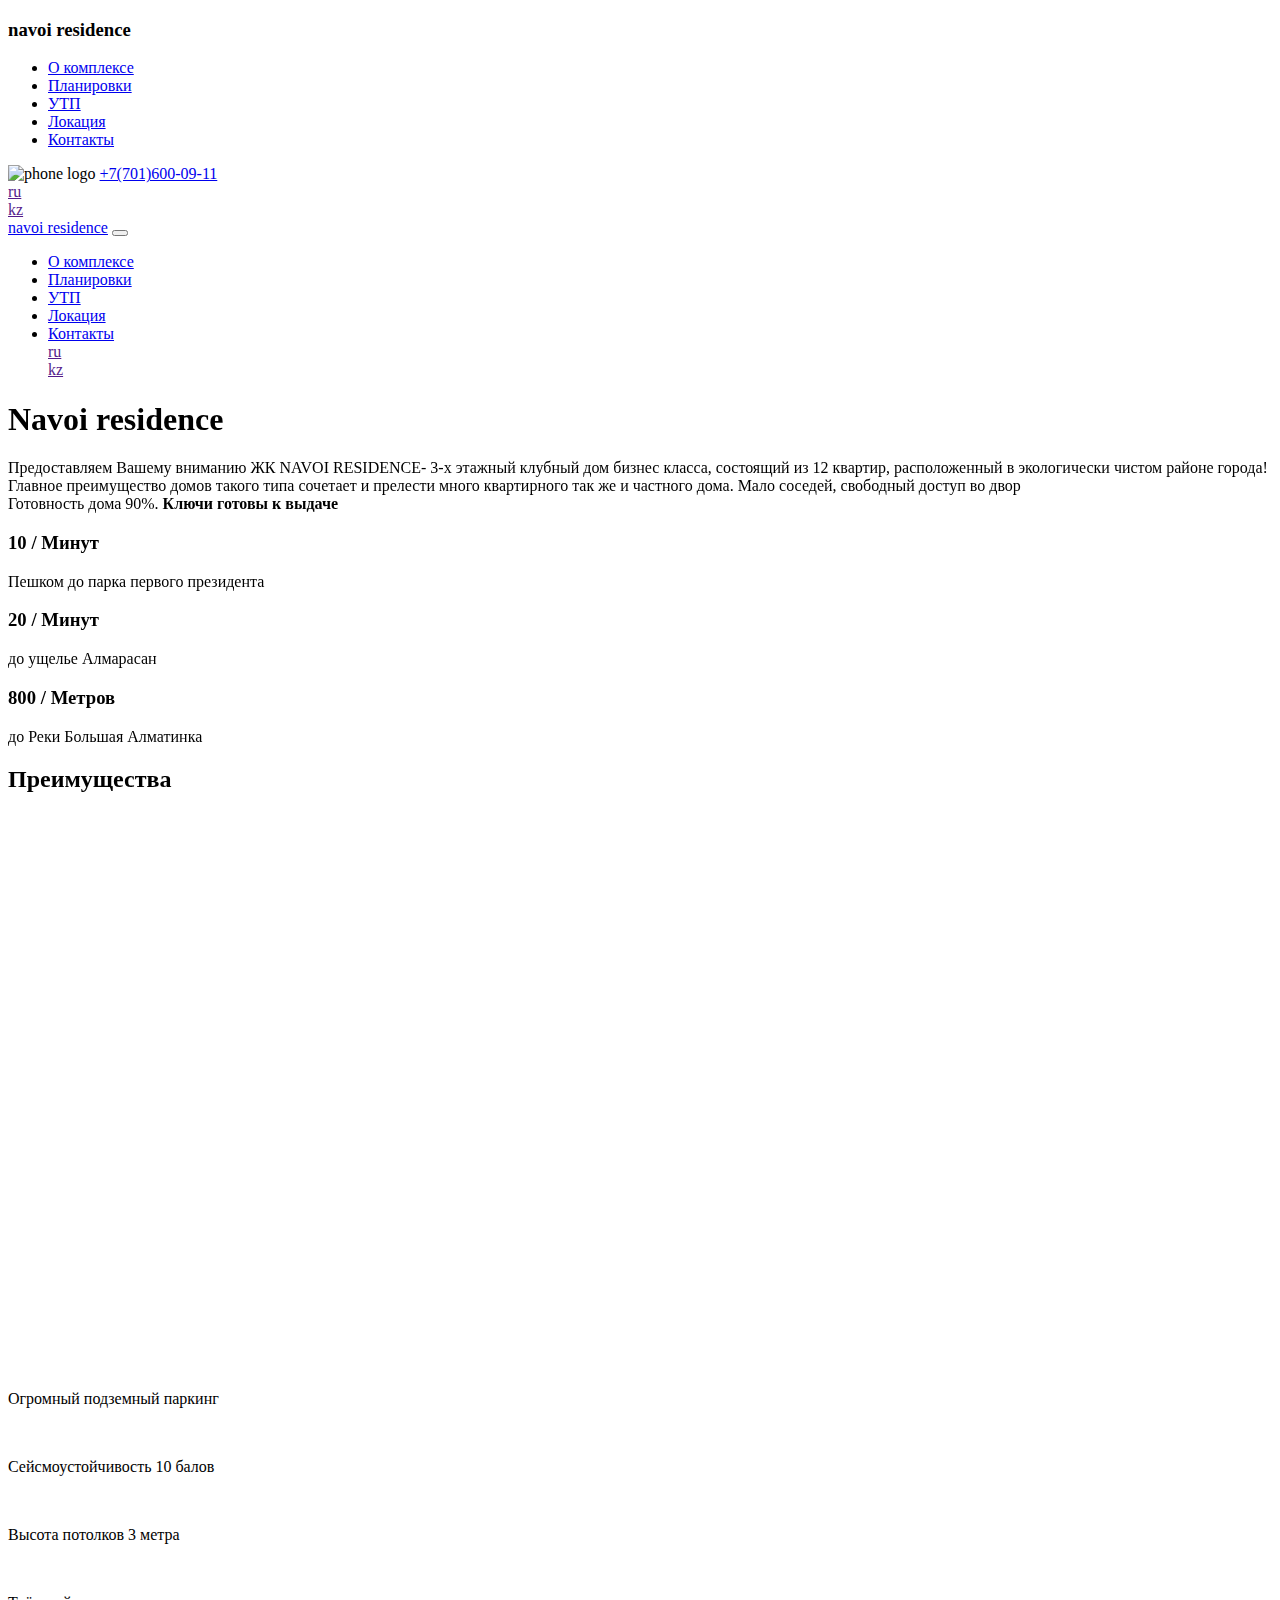
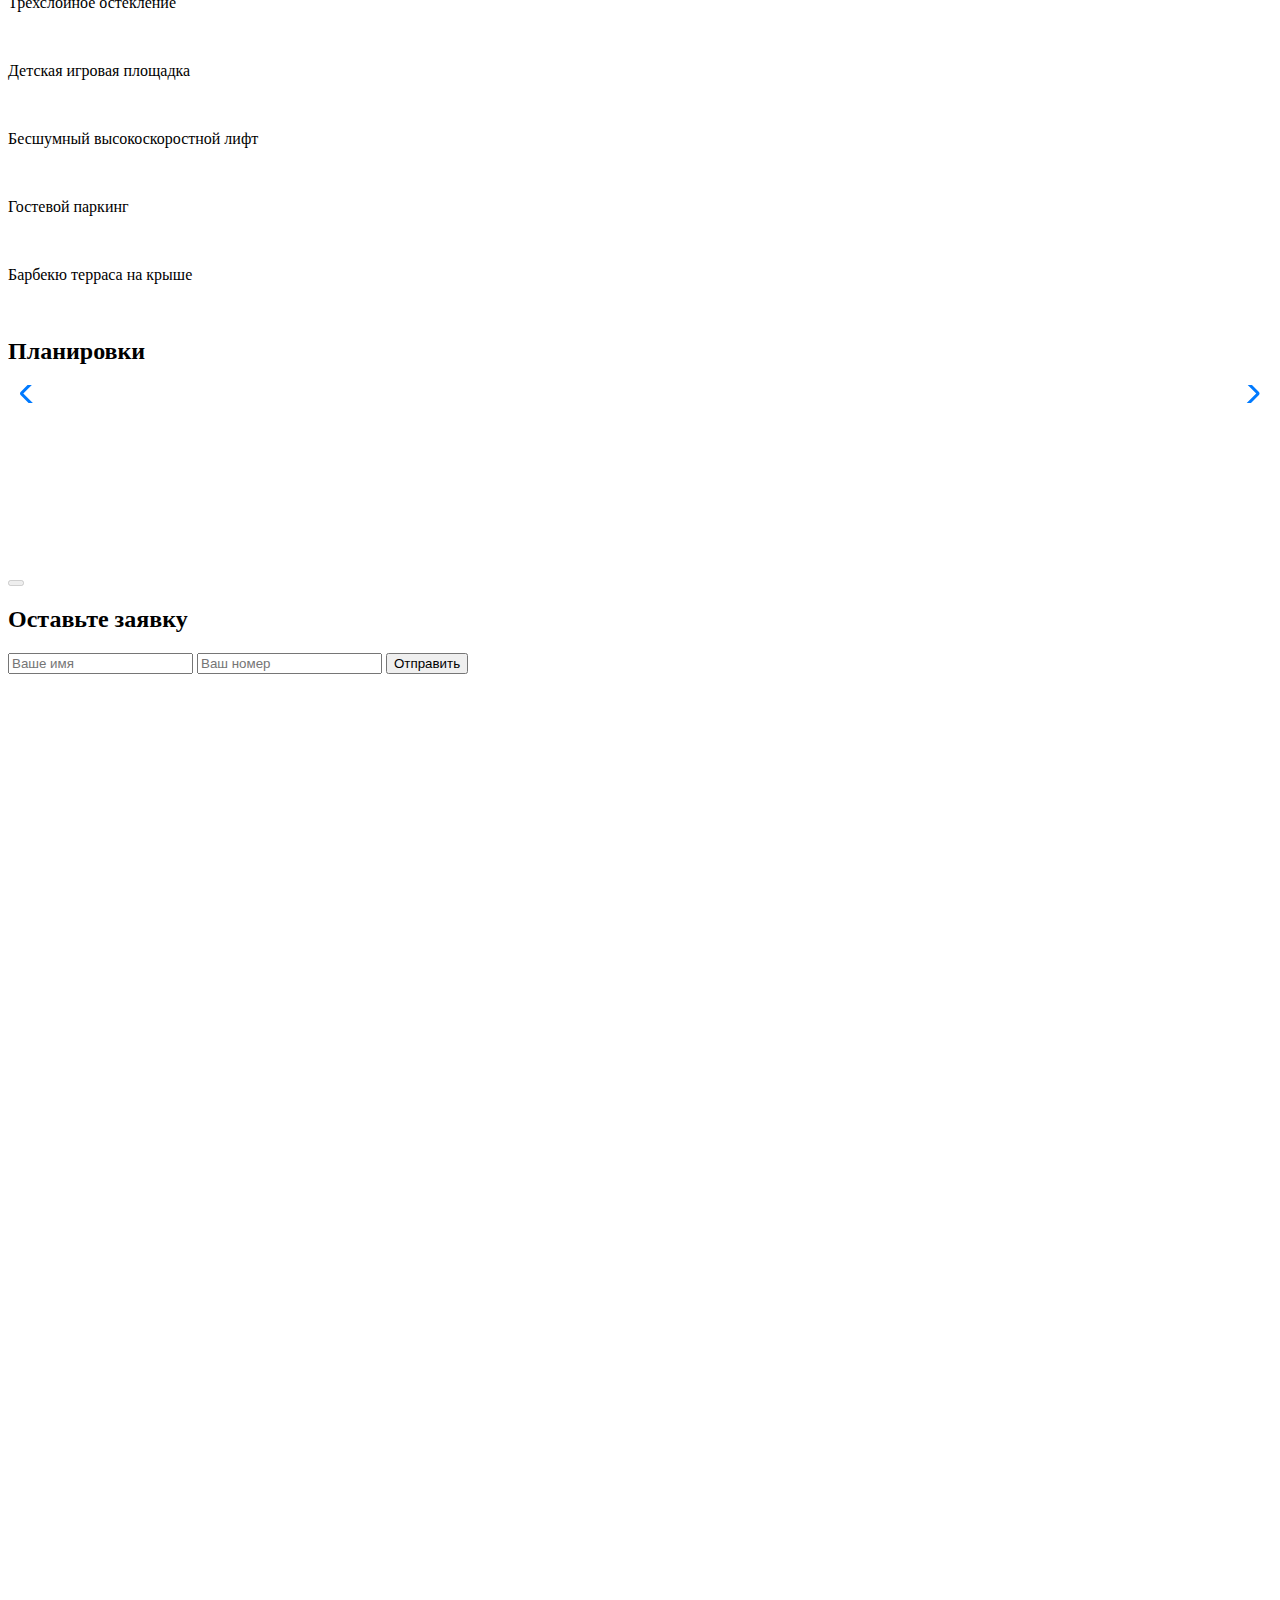
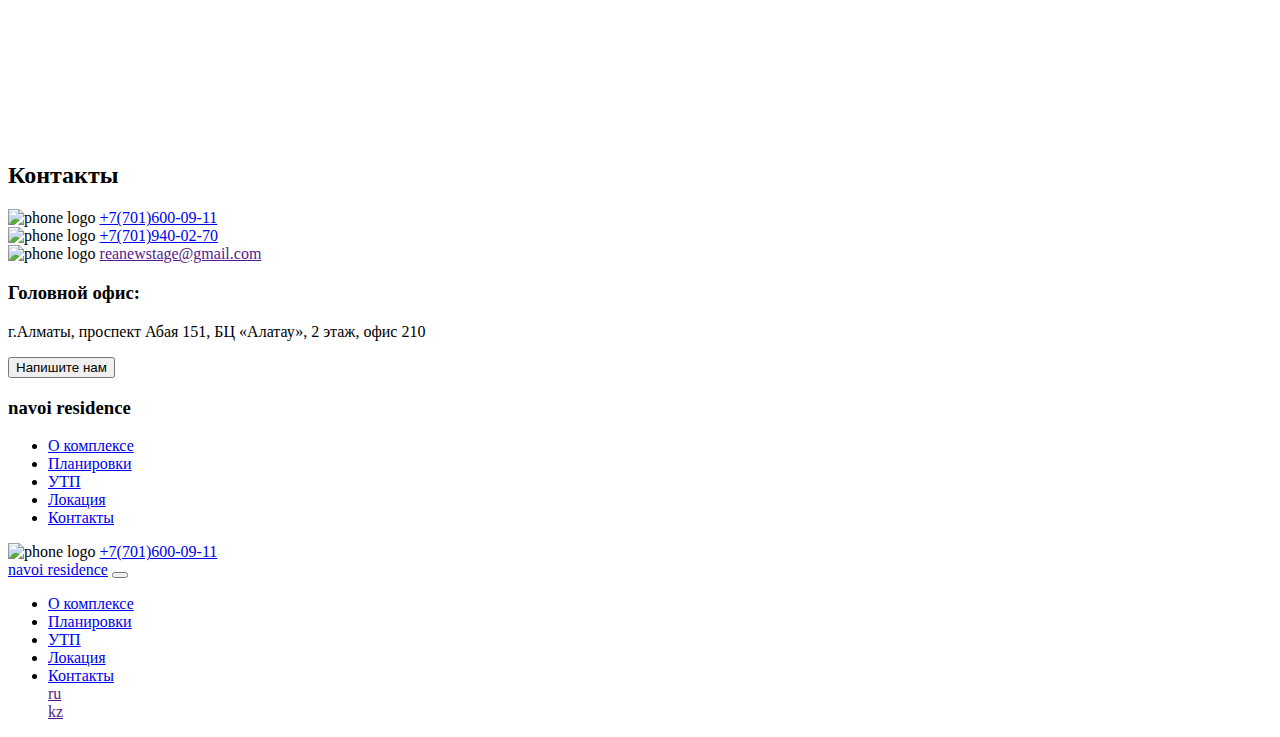
==== index.html @ 134f11b7 "Add files via upload" ====
<!DOCTYPE html>
<html lang="ru">
<head>
    <meta charset="UTF-8">
    <meta http-equiv="X-UA-Compatible" content="IE=edge">
    <meta name="viewport" content="width=device-width, initial-scale=1.0">
    <title>Жк Navoi residence</title>
    <link href="https://cdn.jsdelivr.net/npm/bootstrap@5.3.0-alpha1/dist/css/bootstrap.min.css" rel="stylesheet" integrity="sha384-GLhlTQ8iRABdZLl6O3oVMWSktQOp6b7In1Zl3/Jr59b6EGGoI1aFkw7cmDA6j6gD" crossorigin="anonymous">
    <link rel="stylesheet" href="https://cdnjs.cloudflare.com/ajax/libs/font-awesome/6.3.0/css/all.min.css" integrity="sha512-SzlrxWUlpfuzQ+pcUCosxcglQRNAq/DZjVsC0lE40xsADsfeQoEypE+enwcOiGjk/bSuGGKHEyjSoQ1zVisanQ==" crossorigin="anonymous" referrerpolicy="no-referrer" />
    <link rel="stylesheet" href="https://cdn.jsdelivr.net/npm/swiper@8/swiper-bundle.min.css"/>
    <link href="https://unpkg.com/aos@2.3.1/dist/aos.css" rel="stylesheet">
    <!--CSS-->
    <link rel="stylesheet" href="./css/main.css">
    <link rel="stylesheet" href="./sourse/css/index.css">

</head>
<body>
    <main>
        <header>
            <div class="container">
                <div class="navbar">
                    <div class="navbar-logo">
                        <h3>navoi residence</h3>
                    </div>
                    <div class="navbar-links">
                        <ul>
                            <li><a href="#about-us">О комплексе</a></li>
                            <li><a href="#layouts">Планировки</a></li>
                            <li><a href="#utp">УТП</a></li>
                            <li><a href="#map">Локация</a></li>
                            <li><a href="#contact">Контакты</a></li>
                        </ul>
                    </div>
                    <div class="navar-contact">
                        <img src="./img/phone-logo.png" alt="phone logo">
                        <a href="tel: +77016000911">+7(701)600-09-11</a>
                        <div class="select-lang">
                            <div class="lang-ru">
                                <a href="">ru</a>
                            </div>
                            <div class="lang-kz">
                                <a href="">kz</a>
                            </div>    
                        </div> 
                    </div>
                </div>
                <nav class="navbar navbar-dark" aria-label="First navbar example">
                    <div class="container-fluid">
                      <a class="navbar-brand" href="#">navoi residence</a>
                      <button class="navbar-toggler collapsed" type="button" data-bs-toggle="collapse" data-bs-target="#navbarsExample01" aria-controls="navbarsExample01" aria-expanded="false" aria-label="Toggle navigation">
                        <span class="navbar-toggler-icon"></span>
                      </button>
                
                      <div class="navbar-collapse collapse" id="navbarsExample01">
                        <ul class="navbar-nav me-auto mb-2">
                          <li class="nav-item">
                            <a class="nav-link active" aria-current="page" href="#about-us">О комплексе</a>
                          </li>
                          <li class="nav-item">
                            <a class="nav-link" href="#layouts">Планировки</a>
                          </li>
                          <li class="nav-item">
                            <a class="nav-link" href="#utp">УТП</a>
                          </li>
                          <li class="nav-item">
                            <a class="nav-link" href="#map">Локация</a>
                          </li>
                          <li class="nav-item">
                            <a class="nav-link" href="#contact">Контакты</a>
                          </li>
                            <div class="navar-contact2">
                                <div class="select-lang">
                                    <div class="lang-ru">
                                        <a href="">ru</a>
                                    </div>
                                    <div class="lang-kz">
                                        <a href="">kz</a>
                                    </div>    
                                </div>
                            </div>
                      </div>
                    </div>
                </nav>
            </div>
        </header>

        <div class="container">
            <div class="main-content">
                <div data-aos="fade-up" data-aos-duration="1500">
                    <div class="main-text">
                        <h1>Navoi residence</h1>
                        <p>Предоставляем Вашему вниманию ЖК NAVOI RESIDENCE- 3-х этажный клубный дом бизнес класса, состоящий из 12 квартир, расположенный в экологически чистом районе города! Главное преимущество домов такого типа сочетает и прелести много квартирного так же и частного дома. Мало соседей, свободный доступ во двор<br>Готовность дома 90%. <b>Ключи готовы к выдаче</b></p>
                    </div>
                </div>    
                <div class="main-text_about" data-aos="fade-right" data-aos-duration="2000">
                    <div class="main-text-about__group">
                        <h3><span>10</span> <span>/</span> Минут</h3>
                        <p>Пешком до парка первого президента</p>
                    </div>
                    <div class="main-text-about__group">
                        <h3><span>20</span> <span>/</span> Минут</h3>
                        <p>до ущелье Алмарасан</p>
                    </div>
                    <div class="main-text-about__group">
                        <h3><span>800</span> <span>/</span> Метров</h3>
                        <p>до Реки Большая Алматинка</p>
                    </div>
                </div>
            </div>
        </div>
    </main>

    <section id="about-us">
        <div class="container">
            <div class="title" data-aos="fade-up" data-aos-duration="700">
                <h2>Преимущества</h2>
            </div>
            <div class="about-us_cards" data-aos="fade-up" data-aos-duration="700" data-aos-anchor-placement="bottom-bottom">
                <div class="about-us__card">
                    <img src="./img/parcing-icon.png" alt="">
                    <p>Огромный подземный паркинг</p>
                </div>
                <div class="about-us__card">
                    <img src="./img/house-icon.png" alt="">
                    <p>Сейсмоустойчивость 10 балов</p>
                </div>
                <div class="about-us__card">
                    <img src="./img/height-icon.png" alt="">
                    <p>Высота потолков 3 метра</p>
                </div>
                <div class="about-us__card">
                    <img src="./img/balkon-icon.png" alt="">
                    <p>Трёхслойное остекление</p>
                </div>
                <div class="about-us__card">
                    <img src="./img/ploshadka-icon.png" alt="">
                    <p>Детская игровая площадка</p>
                </div>
                <div class="about-us__card">
                    <img src="./img/lift-icon.png" alt="">
                    <p>Бесшумный высокоскоростной лифт</p>
                </div>
                <div class="about-us__card">
                    <img src="./img/parking-area.png" alt="">
                    <p>Гостевой паркинг</p>
                </div>
                <div class="about-us__card">
                    <img src="./img/rooftop-icon.png" alt="">
                    <p>Барбекю терраса на крыше</p>
                </div>
            </div>
            <div class="about-us_cards2">
                <div class="about-us__card">
                    <img src="./img/parcing-icon.png" alt="">
                    <p>Огромный подземный паркинг</p>
                </div>
                <div class="about-us__card">
                    <img src="./img/house-icon.png" alt="">
                    <p>Сейсмоустойчивость 10 балов</p>
                </div>
                <div class="about-us__card">
                    <img src="./img/height-icon.png" alt="">
                    <p>Высота потолков 3 метра</p>
                </div>
                <div class="about-us__card">
                    <img src="./img/balkon-icon.png" alt="">
                    <p>Трёхслойное остекление</p>
                </div>
                <div class="about-us__card">
                    <img src="./img/ploshadka-icon.png" alt="">
                    <p>Детская игровая площадка</p>
                </div>
                <div class="about-us__card">
                    <img src="./img/lift-icon.png" alt="">
                    <p>Бесшумный высокоскоростной лифт</p>
                </div>
                <div class="about-us__card">
                    <img src="./img/parking-area.png" alt="">
                    <p>Гостевой паркинг</p>
                </div>
                <div class="about-us__card">
                    <img src="./img/rooftop-icon.png" alt="">
                    <p>Барбекю терраса на крыше</p>
                </div>
            </div>
        </div>
        <img src="./img/Ellipse.png" alt="" id="ellipse">
        <img src="./img/Ellipse 2.png" alt="" id="ellipse2">
    </section>

    <section id="layouts">
        <div class="container">
            <div class="title">
                <h2>Планировки</h2>
            </div>
            <div class="swiper">
                <!-- Additional required wrapper -->
                <div class="swiper-wrapper">
                  <!-- Slides -->
                  <div class="swiper-slide">
                    <img src="./img/1.jpg" alt="">
                  </div>
                  <div class="swiper-slide">
                    <img src="./img/3.jpg" alt="">
                  </div>
                  <div class="swiper-slide">
                    <img src="./img/4.jpg" alt="">
                  </div>
                  <div class="swiper-slide">
                    <img src="./img/5.jpg" alt="">
                  </div>
                  <div class="swiper-slide">
                    <img src="./img/6.jpg" alt="">
                  </div>
                  <div class="swiper-slide">
                    <img src="./img/9.jpg" alt="">
                  </div>
                  <div class="swiper-slide">
                    <img src="./img/10.jpg" alt="">
                  </div>
                  <div class="swiper-slide">
                    <img src="./img/11.jpg" alt="">
                  </div>
                  <div class="swiper-slide">
                    <img src="./img/12.jpg" alt="">
                  </div>
                  <div class="swiper-slide">
                    <img src="./img/План террасы.jpg" alt="">
                  </div>
                </div>
                <!-- If we need pagination -->
                <div class="swiper-pagination"></div>
              
                <!-- If we need navigation buttons -->
                <div class="swiper-button-prev"></div>
                <div class="swiper-button-next"></div>
              </div>
        </div>
    </section>

    <section id="utp">
        <div class="container">
            <div class="title" data-aos="fade-up" data-aos-duration="700">
                <h2>УТП</h2>
            </div>
            <div class="utp-content">
                <img src="./img/float-maket-img2.jpg" alt="" data-aos="fade-right" data-aos-duration="2000">
                <div class="utp-text" data-aos="fade-left" data-aos-duration="2000">
                    <h3>При покупке квартиры до конца апреля, получите в подарок кладовую!</h3>
                    <a href="#open-modal">
                        <button type="button" data-aos="fade-right" data-aos-duration="6000">Оставить заявку</button>
                    </a>    
                </div>
            </div>
        </div>
        <div id="open-modal" class="modal-window">
            <div>
                <a href="#utp" title="Close" class="modal-close"><button type="button" class="btn-close" disabled aria-label="Close"></button></a>
                <img src="./img/float-maket-img1.jpg" alt="">
                <h2>Оставьте заявку</h2>
                <form action="">
                    <input type="text" name="Name" placeholder="Ваше имя">
                    <input type="tel" name="Phone" placeholder="Ваш номер">
                    <button type="button">Отправить</button>
                </form>
            </div>
        </div>  
    </section>

    <section id="map">
        <div class="container">
            <div class="map-content">
                <div class="map-text">
                    <div class="title" data-aos="fade-up" data-aos-duration="700">
                        <h2>Локация</h2>
                    </div>
                    <div class="map-subtitle" data-aos="fade-right" data-aos-duration="2000">
                        <h3>Преимущества местоположения:</h3>
                        <ul>
                            <li>Чистый горный воздух</li>
                            <li>Тихий район</li>
                            <li>Летом прохладно</li>
                            <li>Элитные соседи</li>
                            <li>Прекрасный вид на город и горы</li>
                            <li>Прямой автобус в город</li>
                        </ul>
                    </div>
                    <div class="main-text_about" data-aos="fade-up" data-aos-duration="700">
                        <div class="main-text-about__group">
                            <h3><span>10</span> <span>/</span> Минут</h3>
                            <p>Пешком до парка первого президента</p>
                        </div>
                        <div class="main-text-about__group">
                            <h3><span>20</span> <span>/</span> Минут</h3>
                            <p>до ущелье Алмарасан</p>
                        </div>
                    </div>
                </div>
                <div class="map">
                    <iframe src="https://yandex.ru/map-widget/v1/?um=constructor%3A94cc46c75f7faea6e677bc8bee99ce0a20a4f9d91b57608607e7896a9cbea584&amp;source=constructor" id="map2" width="600" height="590" style="border-radius: 100%;" frameborder="0"></iframe>
                </div>
            </div>    
        </div>
    </section>

    <section id="form">
        <div class="container">
            <div class="form-content">
                <div class="form-title" data-aos="fade-up" data-aos-duration="800">
                    <h2>Оставьте заявку на подробную бесплатную консультацию от специалиста.</h2>
                </div>
                <form action="" data-aos="fade-right" data-aos-duration="1000">
                    <input type="text" name="Name" placeholder="Ваше имя">
                    <input type="tel" name="Phone" placeholder="Ваш номер">
                    <button type="button">Отправить</button>
                </form>
            </div>
        </div>
    </section>

    <footer id="contact">
        <div class="container">
            <div class="title">
                <h2>Контакты</h2>
            </div>
            <div class="footer-content">
                <div class="footer-contacts">
                    <div class="contact">
                        <img src="./img/phone-logo.png" alt="phone logo">
                        <a href="tel: +77016000911">+7(701)600-09-11</a>
                    </div>
                    <div class="contact">
                        <img src="./img/phone-logo.png" alt="phone logo">
                        <a href="tel: +77019400270">+7(701)940-02-70</a>
                    </div>
                    <div class="contact">
                        <img src="./img/mail-logo.png" alt="phone logo">
                        <a href="">reanewstage@gmail.com</a>
                    </div>
                </div>
                <div class="footer-subtitle">
                    <div class="footer-adress">
                        <h3>Головной офис:</h3>
                        <p>г.Алматы, проспект Абая 151, БЦ «Алатау», 2 этаж, офис 210</p>
                    </div>
                    <div class="write-us-btn">
                        <a href="">
                            <button type="button">Напишите нам</button>
                        </a>    
                    </div>
                </div>
            </div>

            <div class="footer">
                <div class="navbar">
                    <div class="navbar-logo">
                        <h3>navoi residence</h3>
                    </div>
                    <div class="navbar-links">
                        <ul>
                            <li><a href="#about-us">О комплексе</a></li>
                            <li><a href="#layouts">Планировки</a></li>
                            <li><a href="#utp">УТП</a></li>
                            <li><a href="#map">Локация</a></li>
                            <li><a href="#contact">Контакты</a></li>
                        </ul>
                    </div>
                    <div class="navar-contact">
                        <img src="./img/phone-logo.png" alt="phone logo">
                        <a href="tel: +77016000911">+7(701)600-09-11</a>
                    </div>
                </div>
                <nav class="navbar navbar-dark" aria-label="First navbar example">
                    <div class="container-fluid">
                      <a class="navbar-brand" href="#">navoi residence</a>
                      <button class="navbar-toggler collapsed" type="button" data-bs-toggle="collapse" data-bs-target="#navbarsExample01" aria-controls="navbarsExample01" aria-expanded="false" aria-label="Toggle navigation">
                        <span class="navbar-toggler-icon"></span>
                      </button>
                
                      <div class="navbar-collapse collapse" id="navbarsExample01">
                        <ul class="navbar-nav me-auto mb-2">
                          <li class="nav-item">
                            <a class="nav-link active" aria-current="page" href="#about-us">О комплексе</a>
                          </li>
                          <li class="nav-item">
                            <a class="nav-link" href="#layouts">Планировки</a>
                          </li>
                          <li class="nav-item">
                            <a class="nav-link" href="#utp">УТП</a>
                          </li>
                          <li class="nav-item">
                            <a class="nav-link" href="#map">Локация</a>
                          </li>
                          <li class="nav-item">
                            <a class="nav-link" href="#contact">Контакты</a>
                          </li>
                            <div class="navar-contact2">
                                <div class="select-lang">
                                    <div class="lang-ru">
                                        <a href="">ru</a>
                                    </div>
                                    <div class="lang-kz">
                                        <a href="">kz</a>
                                    </div>    
                                </div>
                            </div>
                      </div>
                    </div>
                </nav>
            </div>
        </div>
    </footer>

    <script src="https://cdn.jsdelivr.net/npm/bootstrap@5.3.0-alpha1/dist/js/bootstrap.bundle.min.js" integrity="sha384-w76AqPfDkMBDXo30jS1Sgez6pr3x5MlQ1ZAGC+nuZB+EYdgRZgiwxhTBTkF7CXvN" crossorigin="anonymous"></script>
    <script src="https://cdn.jsdelivr.net/npm/swiper@8/swiper-bundle.min.js"></script>
    <script src="./js/index.js"></script>
    <script src="https://unpkg.com/aos@2.3.1/dist/aos.js"></script>
    <script>
        AOS.init();
    </script>
</body>
</html>
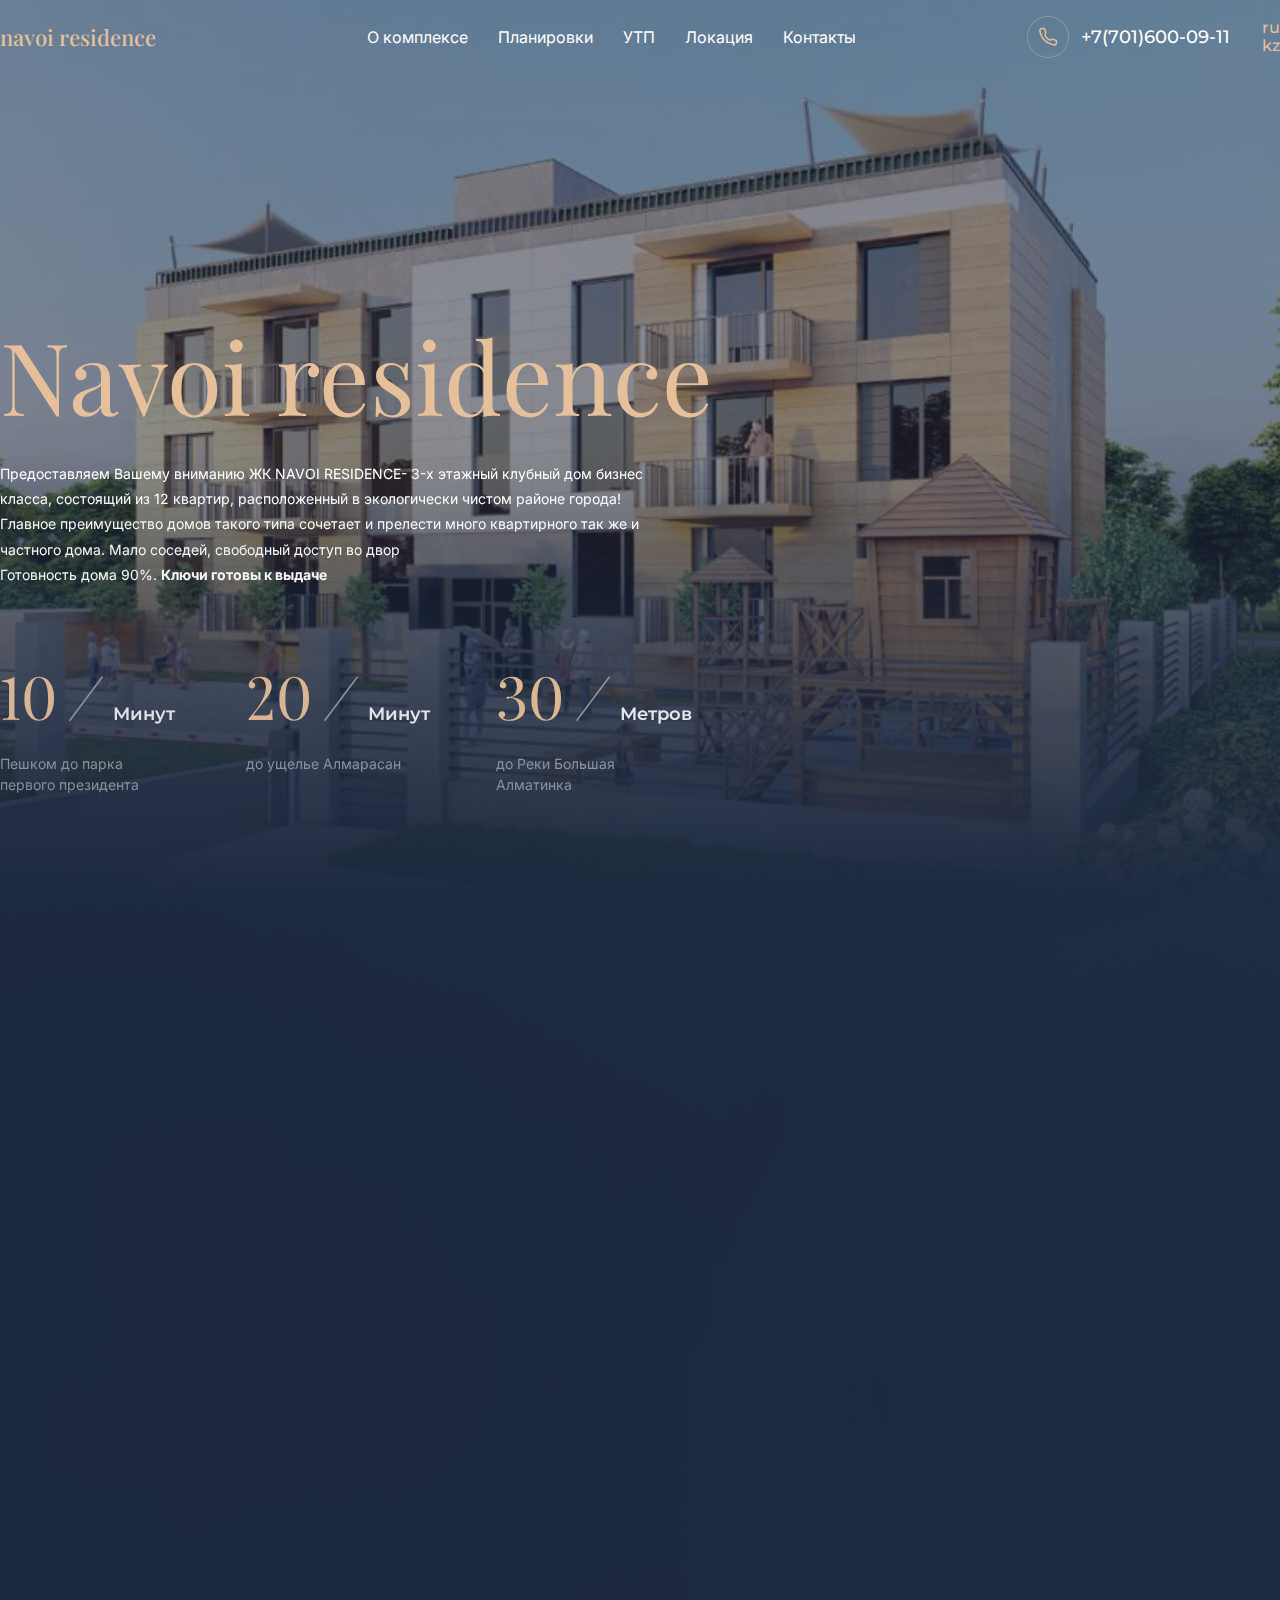
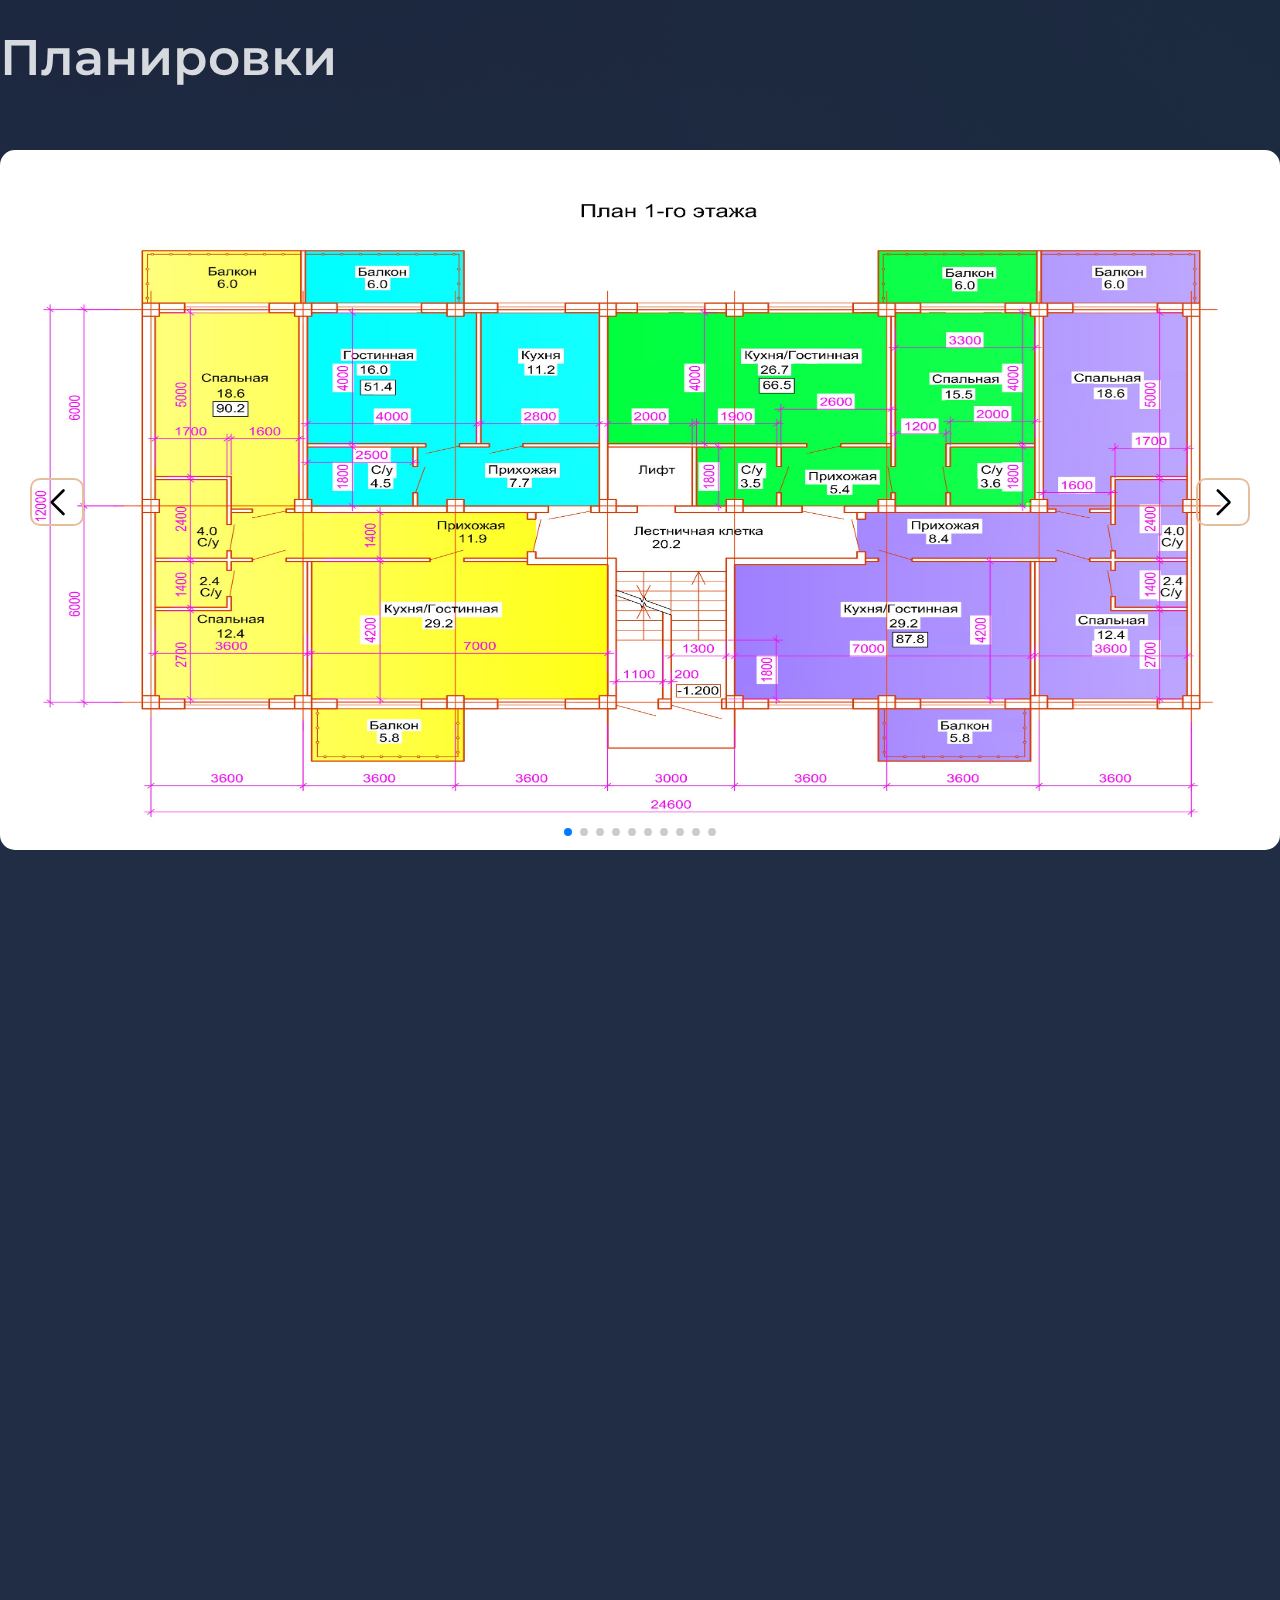
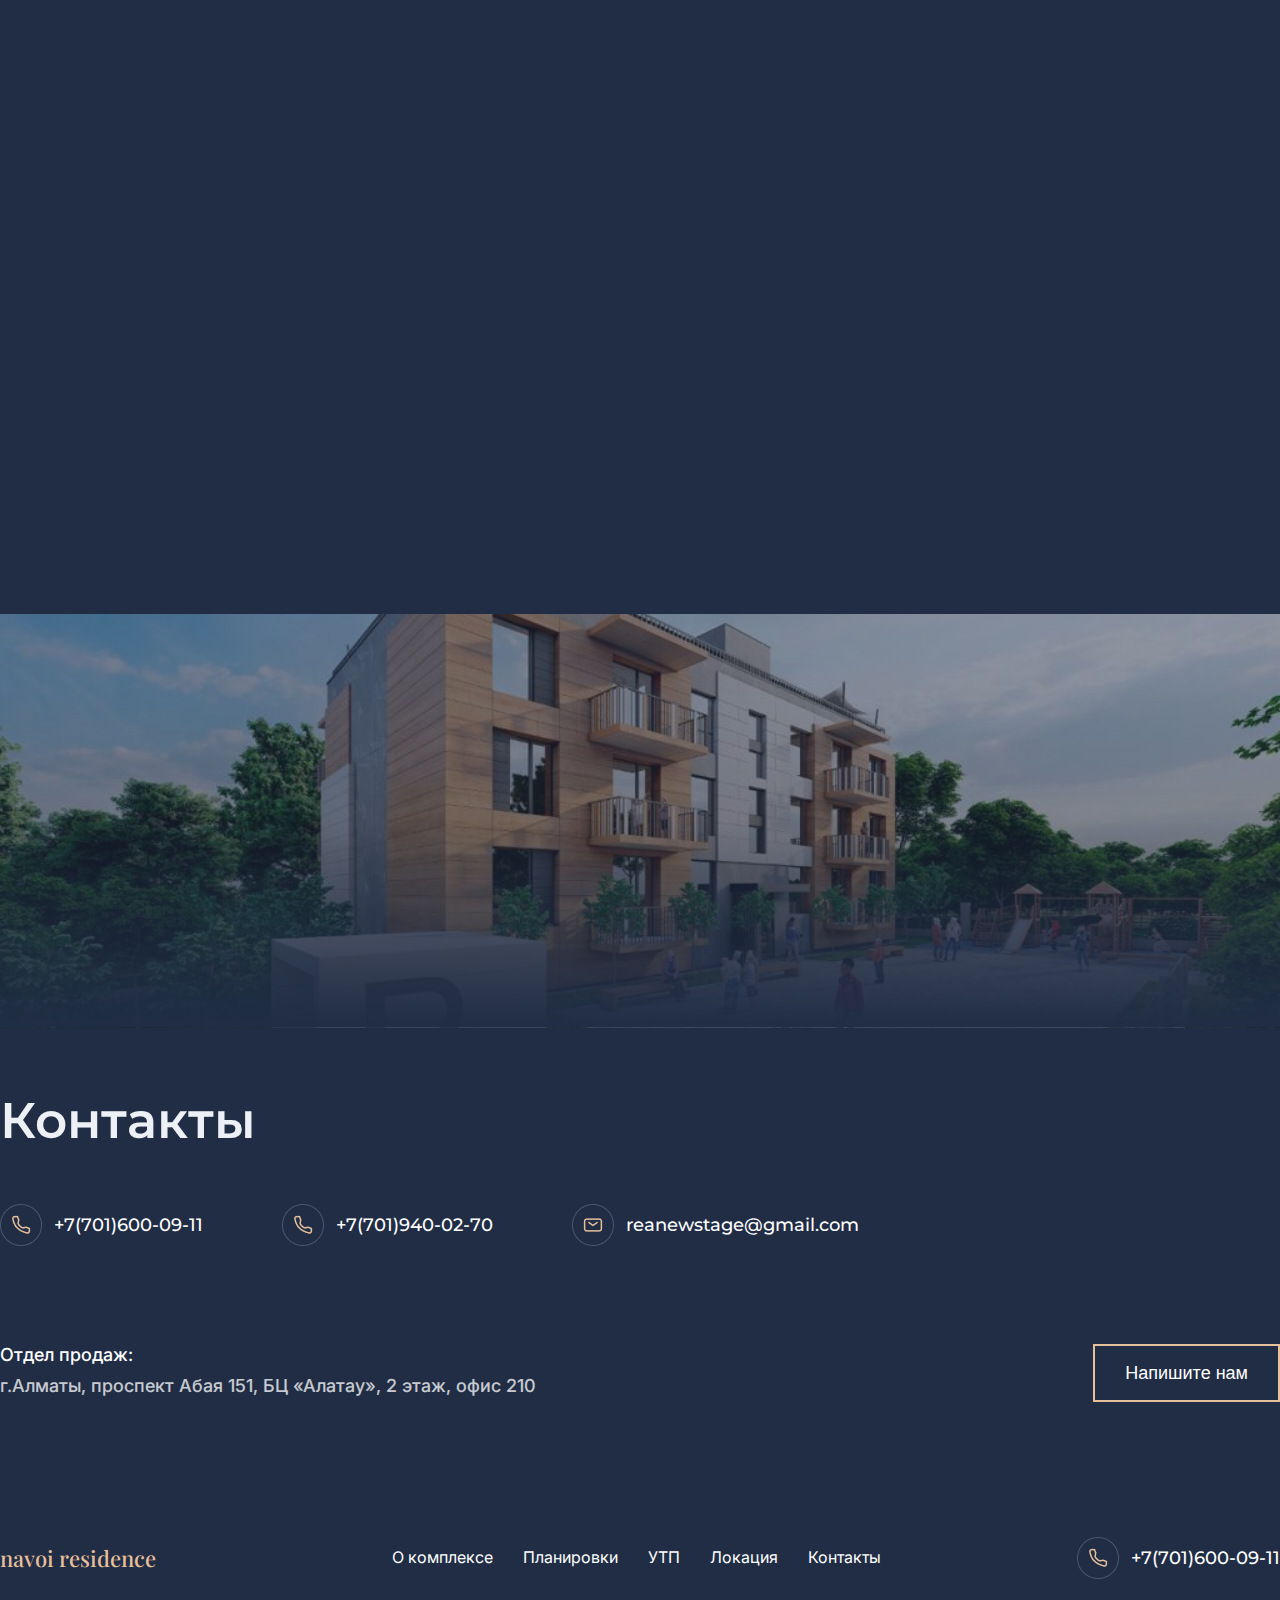
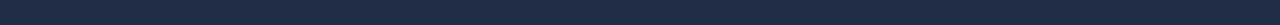
==== commit 31105702: "Add files via upload" ====
--- a/index.html
+++ b/index.html
@@ -36,10 +36,10 @@
                         <a href="tel: +77016000911">+7(701)600-09-11</a>
                         <div class="select-lang">
                             <div class="lang-ru">
-                                <a href="">ru</a>
+                                <a href="#">ru</a>
                             </div>
                             <div class="lang-kz">
-                                <a href="">kz</a>
+                                <a href="./indexkz.html">kz</a>
                             </div>    
                         </div> 
                     </div>
@@ -71,10 +71,10 @@
                             <div class="navar-contact2">
                                 <div class="select-lang">
                                     <div class="lang-ru">
-                                        <a href="">ru</a>
+                                        <a href="#">ru</a>
                                     </div>
                                     <div class="lang-kz">
-                                        <a href="">kz</a>
+                                        <a href="./indexkz.html">kz</a>
                                     </div>    
                                 </div>
                             </div>
@@ -102,7 +102,7 @@
                         <p>до ущелье Алмарасан</p>
                     </div>
                     <div class="main-text-about__group">
-                        <h3><span>800</span> <span>/</span> Метров</h3>
+                        <h3><span>30</span> <span>/</span> Метров</h3>
                         <p>до Реки Большая Алматинка</p>
                     </div>
                 </div>
@@ -240,9 +240,6 @@
 
     <section id="utp">
         <div class="container">
-            <div class="title" data-aos="fade-up" data-aos-duration="700">
-                <h2>УТП</h2>
-            </div>
             <div class="utp-content">
                 <img src="./img/float-maket-img2.jpg" alt="" data-aos="fade-right" data-aos-duration="2000">
                 <div class="utp-text" data-aos="fade-left" data-aos-duration="2000">
@@ -258,10 +255,10 @@
                 <a href="#utp" title="Close" class="modal-close"><button type="button" class="btn-close" disabled aria-label="Close"></button></a>
                 <img src="./img/float-maket-img1.jpg" alt="">
                 <h2>Оставьте заявку</h2>
-                <form action="">
+                <form id="myForm">
                     <input type="text" name="Name" placeholder="Ваше имя">
                     <input type="tel" name="Phone" placeholder="Ваш номер">
-                    <button type="button">Отправить</button>
+                    <button type="button" onclick='SubForm()'>Отправить</button>
                 </form>
             </div>
         </div>  
@@ -309,10 +306,10 @@
                 <div class="form-title" data-aos="fade-up" data-aos-duration="800">
                     <h2>Оставьте заявку на подробную бесплатную консультацию от специалиста.</h2>
                 </div>
-                <form action="" data-aos="fade-right" data-aos-duration="1000">
+                <form id="myForm2" action="" data-aos="fade-right" data-aos-duration="1000">
                     <input type="text" name="Name" placeholder="Ваше имя">
                     <input type="tel" name="Phone" placeholder="Ваш номер">
-                    <button type="button">Отправить</button>
+                    <button type="button" onclick='SubForm2()'>Отправить</button>
                 </form>
             </div>
         </div>
@@ -340,11 +337,11 @@
                 </div>
                 <div class="footer-subtitle">
                     <div class="footer-adress">
-                        <h3>Головной офис:</h3>
+                        <h3>Отдел продаж:</h3>
                         <p>г.Алматы, проспект Абая 151, БЦ «Алатау», 2 этаж, офис 210</p>
                     </div>
                     <div class="write-us-btn">
-                        <a href="">
+                        <a href="https://wa.me/+77016000911?">
                             <button type="button">Напишите нам</button>
                         </a>    
                     </div>
@@ -397,10 +394,10 @@
                             <div class="navar-contact2">
                                 <div class="select-lang">
                                     <div class="lang-ru">
-                                        <a href="">ru</a>
+                                        <a href="#">ru</a>
                                     </div>
                                     <div class="lang-kz">
-                                        <a href="">kz</a>
+                                        <a href="./indexkz.html">kz</a>
                                     </div>    
                                 </div>
                             </div>
@@ -418,5 +415,47 @@
     <script>
         AOS.init();
     </script>
+
+    <script
+		src="https://code.jquery.com/jquery-3.4.1.js"
+		integrity="sha256-WpOohJOqMqqyKL9FccASB9O0KwACQJpFTUBLTYOVvVU="
+		crossorigin="anonymous">
+    </script>
+	<script>
+		function SubForm (){
+			$.ajax({
+				url:"https://api.apispreadsheets.com/data/5Mycu9XW2SWKTOJI/",
+				type:"post",
+				data:$("#myForm").serializeArray(),
+				success: function(){
+					alert("Данные отправлены успешно! Ожидайте обратной связи :)")
+                    $("#myForm").trigger('reset');
+				},
+				error: function(){
+					alert("Что то пошло не так, повторите попытку :(")
+				}
+			});
+		}
+	</script>
+    <script
+		src="https://code.jquery.com/jquery-3.4.1.js"
+		integrity="sha256-WpOohJOqMqqyKL9FccASB9O0KwACQJpFTUBLTYOVvVU="
+		crossorigin="anonymous"></script>
+	<script>
+		function SubForm2 (){
+			$.ajax({
+				url:"https://api.apispreadsheets.com/data/eukWOMEX85DKXWP1/",
+				type:"post",
+				data:$("#myForm2").serializeArray(),
+				success: function(){
+					alert("Данные отправлены успешно! Ожидайте обратной связи :)")
+                    $("#myForm2").trigger('reset');
+				},
+				error: function(){
+					alert("Что то пошло не так, повторите попытку :(")
+				}
+			});
+		}
+	</script>
 </body>
 </html>--- a/css/main.css
+++ b/css/main.css
@@ -0,0 +1,34 @@
+@import url('https://fonts.googleapis.com/css2?family=Inter&family=Montserrat&family=Playfair+Display:ital@1&display=swap');
+
+html, body {
+    overflow-x: hidden;
+}
+
+body {
+    margin: 0;
+    padding: 0;
+}
+
+.container {
+    width: 100%;
+    margin: 0 auto;
+}
+
+a {
+    text-decoration: none;
+}
+
+main {
+    background-image: linear-gradient(180deg, rgba(32, 45, 69, 0) 50%, #202D45 100%), linear-gradient(0deg, rgba(32, 45, 69, 0.5), rgba(32, 45, 69, 0.5)), url(../img/float-maket-img1.jpg);
+    background-position: center;
+    background-size: cover;
+    background-repeat: no-repeat;
+    height: 100vh;
+}
+
+#form {
+    background: linear-gradient(180deg, rgba(32, 45, 69, 0) 50%, #202D45 100%), linear-gradient(0deg, rgba(32, 45, 69, 0.5), rgba(32, 45, 69, 0.5)), url(../img/float-maket-img3.jpg);
+    background-repeat: no-repeat;
+    background-size: cover;
+    background-position: center;
+}
--- a/sourse/css/index.css
+++ b/sourse/css/index.css
@@ -0,0 +1,967 @@
+.navbar {
+  display: -webkit-box;
+  display: -ms-flexbox;
+  display: flex;
+  -webkit-box-pack: justify;
+      -ms-flex-pack: justify;
+          justify-content: space-between;
+  -webkit-box-align: center;
+      -ms-flex-align: center;
+          align-items: center;
+}
+
+.navbar-dark {
+  display: none;
+}
+
+.navbar-logo h3 {
+  font-family: "Playfair Display";
+  font-size: 22px;
+  color: #E6BF9B;
+  font-weight: 500;
+}
+
+.navbar-links ul {
+  display: -webkit-box;
+  display: -ms-flexbox;
+  display: flex;
+}
+.navbar-links li {
+  display: -webkit-box;
+  display: -ms-flexbox;
+  display: flex;
+}
+.navbar-links a {
+  margin: 0 15px;
+  font-family: "Inter";
+  font-style: normal;
+  font-weight: 400;
+  font-size: 16px;
+  line-height: 19px;
+  color: #FFFFFF;
+}
+.navbar-links a:hover {
+  color: #E5BF9B;
+  -webkit-transition: 0.3s;
+  transition: 0.3s;
+}
+
+.navar-contact {
+  display: -webkit-box;
+  display: -ms-flexbox;
+  display: flex;
+  -webkit-box-align: center;
+      -ms-flex-align: center;
+          align-items: center;
+}
+.navar-contact a {
+  font-family: "Montserrat";
+  font-style: normal;
+  font-weight: 500;
+  font-size: 18px;
+  line-height: 22px;
+  -webkit-font-feature-settings: "pnum" on, "lnum" on;
+          font-feature-settings: "pnum" on, "lnum" on;
+  color: #FFFFFF;
+  margin-left: 12px;
+}
+.navar-contact .select-lang {
+  margin-left: 20px;
+}
+.navar-contact .select-lang a {
+  font-size: 16px;
+  line-height: 1;
+  color: #E5BF9B;
+}
+
+.main-content {
+  margin-top: 26vh;
+}
+.main-content .main-text {
+  color: #FFFFFF;
+}
+.main-content .main-text h1 {
+  font-family: "Playfair Display";
+  font-weight: 400;
+  font-size: 100px;
+  color: #E6BF9B;
+  margin-bottom: 20px;
+}
+.main-content .main-text p {
+  font-family: "Inter";
+  font-style: normal;
+  font-weight: 400;
+  font-size: 14px;
+  line-height: 180%;
+  width: 650px;
+}
+
+.main-text_about {
+  display: -webkit-box;
+  display: -ms-flexbox;
+  display: flex;
+  margin-top: 50px;
+}
+.main-text_about .main-text-about__group {
+  margin-right: 66px;
+}
+.main-text_about .main-text-about__group h3 {
+  font-family: "Montserrat";
+  font-style: normal;
+  font-weight: 600;
+  font-size: 18px;
+  line-height: 18px;
+  -webkit-font-feature-settings: "pnum" on, "lnum" on, "case" on;
+          font-feature-settings: "pnum" on, "lnum" on, "case" on;
+  color: #EDF0F4;
+}
+.main-text_about .main-text-about__group h3 span:first-child {
+  font-family: "Playfair Display";
+  font-weight: 400;
+  font-size: 60px;
+  line-height: 80px;
+  color: #E5BF9B;
+}
+.main-text_about .main-text-about__group h3 span:last-child {
+  font-family: "Playfair Display";
+  font-style: italic;
+  font-weight: 400;
+  font-size: 60px;
+  line-height: 80px;
+  -webkit-font-feature-settings: "case" on;
+          font-feature-settings: "case" on;
+  color: #949AA5;
+  margin: 0 9px;
+}
+.main-text_about .main-text-about__group p {
+  font-family: "Inter";
+  font-style: normal;
+  font-weight: 400;
+  font-size: 14px;
+  line-height: 150%;
+  color: #949AA5;
+  width: 180px;
+}
+
+.animate__fadeInLeft {
+  -webkit-animation-duration: 2s;
+          animation-duration: 2s;
+}
+
+#about-us {
+  background: #202D45;
+}
+#about-us #ellipse {
+  position: absolute;
+  top: 500px;
+  left: 0;
+}
+#about-us #ellipse2 {
+  position: absolute;
+  top: 600px;
+  right: 0;
+}
+
+.about-us_cards2 {
+  display: none;
+}
+
+.about-us_cards {
+  display: -webkit-box;
+  display: -ms-flexbox;
+  display: flex;
+  -webkit-box-pack: center;
+      -ms-flex-pack: center;
+          justify-content: center;
+  -ms-flex-wrap: wrap;
+      flex-wrap: wrap;
+}
+
+.about-us__card {
+  text-align: center;
+  margin: 50px auto;
+}
+.about-us__card p {
+  width: 260px;
+  font-family: "Montserrat";
+  font-style: normal;
+  font-weight: 600;
+  font-size: 20px;
+  line-height: 22px;
+  color: #EDF0F4;
+}
+.about-us__card img {
+  width: 70px;
+}
+
+.title h2 {
+  font-family: "Montserrat";
+  font-style: normal;
+  font-weight: 600;
+  font-size: 50px;
+  line-height: 85px;
+  color: #EDF0F4;
+  margin-top: 0;
+}
+
+.swiper {
+  width: 100%;
+  height: 700px;
+}
+.swiper .swiper-slide img {
+  width: 100%;
+  height: 700px;
+  border-radius: 15px;
+}
+.swiper .swiper-button-prev, .swiper .swiper-button-next {
+  color: black;
+  background-color: transparent;
+  border: 2px solid #E5BF9B;
+  width: 50px;
+  border-radius: 10px;
+}
+.swiper .swiper-button-prev::after, .swiper .swiper-button-next::after {
+  font-size: 26px;
+  font-weight: 700;
+}
+.swiper .swiper-button-next {
+  margin-right: 20px;
+}
+.swiper .swiper-button-prev {
+  margin-left: 20px;
+}
+
+#layouts {
+  background-color: #202D45;
+  padding: 50px 0;
+  padding-bottom: 70px;
+}
+#layouts .title {
+  margin-bottom: 50px;
+}
+
+#utp {
+  background-color: #202D45;
+  padding-bottom: 100px;
+}
+#utp .title {
+  margin-bottom: 50px;
+}
+#utp .utp-content {
+  display: -webkit-box;
+  display: -ms-flexbox;
+  display: flex;
+  -webkit-box-align: center;
+      -ms-flex-align: center;
+          align-items: center;
+}
+#utp .utp-content button {
+  font-size: 18px;
+  line-height: 18px;
+  border: 2px solid #E6BF9B;
+  background: transparent;
+  color: #FFFFFF;
+  padding: 18px 30px;
+  -webkit-font-feature-settings: "pnum" on, "lnum" on;
+          font-feature-settings: "pnum" on, "lnum" on;
+  margin: 20px 0 5px 0;
+}
+#utp .utp-text {
+  color: #FFFFFF;
+  font-family: "Montserrat";
+  width: 600px;
+  margin-left: 70px;
+}
+#utp .utp-text h3 {
+  margin-top: 0;
+  font-size: 40px;
+  font-weight: 600;
+  width: 450px;
+}
+#utp img {
+  width: 750px;
+  height: 500px;
+  margin-left: 0;
+}
+#utp .d-flex {
+  display: -webkit-box;
+  display: -ms-flexbox;
+  display: flex;
+}
+#utp .modal-window {
+  position: fixed;
+  background-color: rgba(255, 255, 255, 0.25);
+  top: 0;
+  right: 0;
+  bottom: 0;
+  left: 0;
+  z-index: 999;
+  visibility: hidden;
+  opacity: 0;
+  pointer-events: none;
+  -webkit-transition: all 0.3s;
+  transition: all 0.3s;
+}
+#utp .modal-window:target {
+  visibility: visible;
+  opacity: 1;
+  pointer-events: auto;
+}
+#utp .modal-window > div {
+  width: 400px;
+  position: absolute;
+  top: 50%;
+  left: 50%;
+  -webkit-transform: translate(-50%, -50%);
+          transform: translate(-50%, -50%);
+  padding: 2em;
+  background: white;
+}
+#utp .modal-window img {
+  width: 300px;
+  height: 300px;
+  border-radius: 50%;
+  margin-top: -200px;
+  margin-left: 15px;
+}
+#utp .modal-window h2 {
+  font-family: "Montserrat";
+  font-style: normal;
+  font-weight: 600;
+  font-size: 50px;
+  line-height: 55px;
+  text-align: center;
+  color: #FFFFFF;
+  margin-top: 0;
+  margin-bottom: 25px;
+}
+#utp .modal-window form {
+  text-align: center;
+}
+#utp .modal-window form input {
+  width: 300px;
+  height: 58px;
+  background: rgba(255, 255, 255, 0.2);
+  -webkit-backdrop-filter: blur(22px);
+          backdrop-filter: blur(22px);
+  border-radius: 5px;
+  outline: 0;
+  border: 0;
+  padding-left: 20px;
+  margin-bottom: 12px;
+  color: #FFFFFF;
+}
+#utp .modal-window form input::-webkit-input-placeholder {
+  font-family: "Montserrat";
+  font-style: normal;
+  font-weight: 500;
+  font-size: 18px;
+  line-height: 18px;
+  color: #FFFFFF;
+}
+#utp .modal-window form input::-moz-placeholder {
+  font-family: "Montserrat";
+  font-style: normal;
+  font-weight: 500;
+  font-size: 18px;
+  line-height: 18px;
+  color: #FFFFFF;
+}
+#utp .modal-window form input:-ms-input-placeholder {
+  font-family: "Montserrat";
+  font-style: normal;
+  font-weight: 500;
+  font-size: 18px;
+  line-height: 18px;
+  color: #FFFFFF;
+}
+#utp .modal-window form input::-ms-input-placeholder {
+  font-family: "Montserrat";
+  font-style: normal;
+  font-weight: 500;
+  font-size: 18px;
+  line-height: 18px;
+  color: #FFFFFF;
+}
+#utp .modal-window form input::placeholder {
+  font-family: "Montserrat";
+  font-style: normal;
+  font-weight: 500;
+  font-size: 18px;
+  line-height: 18px;
+  color: #FFFFFF;
+}
+#utp .modal-window form button {
+  width: 300px;
+  height: 58px;
+  background: #FFFFFF;
+  -webkit-backdrop-filter: blur(22px);
+          backdrop-filter: blur(22px);
+  border-radius: 5px;
+  border: 0;
+  font-family: "Montserrat";
+  font-style: normal;
+  font-weight: 600;
+  font-size: 18px;
+  line-height: 18px;
+  text-align: center;
+  color: #212D45;
+  margin-bottom: 50px;
+}
+#utp .modal-close {
+  color: #FFFFFF;
+  font-family: "Montserrat";
+  line-height: 50px;
+  font-size: 30px;
+  position: absolute;
+  right: 0;
+  text-align: center;
+  top: 10px;
+  width: 70px;
+  text-decoration: none;
+}
+#utp .modal-close:hover {
+  color: black;
+}
+#utp .modal-window > div {
+  background: -webkit-gradient(linear, left top, left bottom, from(rgba(102, 130, 155, 0.99)), to(#BDCDDC));
+  background: linear-gradient(180deg, rgba(102, 130, 155, 0.99) 0%, #BDCDDC 100%);
+  border-radius: 40px;
+}
+#utp .modal-window div:not(:last-of-type) {
+  margin-bottom: 15px;
+}
+
+#map {
+  background-color: #202D45;
+  padding-bottom: 100px;
+}
+#map .map-text {
+  color: #FFFFFF;
+  margin-top: 50px;
+}
+#map .map-text .map-subtitle {
+  width: 450px;
+}
+#map .map-text .map-subtitle h3 {
+  font-family: "Montserrat";
+  font-style: normal;
+  font-weight: 600;
+  font-size: 22px;
+  line-height: 18px;
+  color: #FFFFFF;
+}
+#map .map-text .map-subtitle li {
+  font-family: "Inter";
+  font-style: normal;
+  font-weight: 400;
+  font-size: 18px;
+  line-height: 180%;
+  color: #FFFFFF;
+}
+#map .map-content {
+  display: -webkit-box;
+  display: -ms-flexbox;
+  display: flex;
+}
+#map .map {
+  margin-left: 80px;
+}
+#map .main-text_about {
+  margin-top: 30px;
+}
+#map .main-text-about__group h3 {
+  font-family: "Montserrat";
+  font-style: normal;
+  font-weight: 600;
+  font-size: 18px;
+  line-height: 18px;
+  -webkit-font-feature-settings: "pnum" on, "lnum" on, "case" on;
+          font-feature-settings: "pnum" on, "lnum" on, "case" on;
+  color: #EDF0F4;
+  margin-bottom: 0;
+}
+#map .main-text-about__group h3 span:first-child {
+  font-family: "Playfair Display";
+  font-weight: 400;
+  font-size: 50px;
+  line-height: 80px;
+  color: #E5BF9B;
+}
+#map .main-text-about__group h3 span:last-child {
+  font-family: "Playfair Display";
+  font-style: italic;
+  font-weight: 400;
+  font-size: 50px;
+  line-height: 80px;
+  -webkit-font-feature-settings: "case" on;
+          font-feature-settings: "case" on;
+  color: #949AA5;
+  margin: 0 9px;
+}
+#map .main-text-about__group p {
+  margin-top: 0;
+}
+
+#form {
+  padding: 80px 0;
+}
+#form .form-title {
+  font-family: "Montserrat";
+  font-style: normal;
+  font-weight: 600;
+  font-size: 30px;
+  line-height: 40px;
+  color: #EDF0F4;
+  text-align: center;
+  margin-bottom: 80px;
+  margin-top: 0;
+}
+#form form {
+  display: -webkit-box;
+  display: -ms-flexbox;
+  display: flex;
+  -webkit-box-pack: center;
+      -ms-flex-pack: center;
+          justify-content: center;
+}
+#form form input {
+  width: 280px;
+  height: 50px;
+  border-radius: 15px;
+  margin-right: 40px;
+  border: 2px solid #E5BF9B;
+  background: transparent;
+  outline: none;
+  color: #FFFFFF;
+  padding-left: 20px;
+}
+#form form input::-webkit-input-placeholder {
+  font-family: "Inter";
+  font-style: normal;
+  font-weight: 400;
+  font-size: 14px;
+  line-height: 150%;
+  color: #BCC1C9;
+}
+#form form input::-moz-placeholder {
+  font-family: "Inter";
+  font-style: normal;
+  font-weight: 400;
+  font-size: 14px;
+  line-height: 150%;
+  color: #BCC1C9;
+}
+#form form input:-ms-input-placeholder {
+  font-family: "Inter";
+  font-style: normal;
+  font-weight: 400;
+  font-size: 14px;
+  line-height: 150%;
+  color: #BCC1C9;
+}
+#form form input::-ms-input-placeholder {
+  font-family: "Inter";
+  font-style: normal;
+  font-weight: 400;
+  font-size: 14px;
+  line-height: 150%;
+  color: #BCC1C9;
+}
+#form form input::placeholder {
+  font-family: "Inter";
+  font-style: normal;
+  font-weight: 400;
+  font-size: 14px;
+  line-height: 150%;
+  color: #BCC1C9;
+}
+#form form button {
+  width: 200px;
+  height: 55px;
+  border-radius: 15px;
+  font-family: "Montserrat";
+  font-style: normal;
+  font-size: 18px;
+  line-height: 18px;
+  -webkit-font-feature-settings: "pnum" on, "lnum" on;
+          font-feature-settings: "pnum" on, "lnum" on;
+  color: #FFFFFF;
+  background-color: transparent;
+  border: 2px solid #E5BF9B;
+}
+
+footer {
+  background-color: #202D45;
+  padding: 50px 0 30px 0;
+}
+footer .footer-contacts {
+  display: -webkit-box;
+  display: -ms-flexbox;
+  display: flex;
+}
+footer .footer-contacts .contact {
+  display: -webkit-box;
+  display: -ms-flexbox;
+  display: flex;
+  -webkit-box-align: center;
+      -ms-flex-align: center;
+          align-items: center;
+  margin-right: 79px;
+}
+footer .footer-contacts .contact img {
+  margin-right: 12px;
+}
+footer .footer-contacts .contact a {
+  font-family: "Montserrat";
+  font-style: normal;
+  font-weight: 500;
+  font-size: 18px;
+  line-height: 22px;
+  -webkit-font-feature-settings: "pnum" on, "lnum" on;
+          font-feature-settings: "pnum" on, "lnum" on;
+  color: #FFFFFF;
+}
+footer .footer-subtitle {
+  display: -webkit-box;
+  display: -ms-flexbox;
+  display: flex;
+  -webkit-box-pack: justify;
+      -ms-flex-pack: justify;
+          justify-content: space-between;
+  -webkit-box-align: center;
+      -ms-flex-align: center;
+          align-items: center;
+}
+footer .footer-adress {
+  width: 540px;
+  margin-top: 80px;
+}
+footer .footer-adress h3 {
+  font-family: "Inter";
+  font-style: normal;
+  font-weight: 500;
+  font-size: 18px;
+  color: #FFFFFF;
+  margin-bottom: 0;
+}
+footer .footer-adress p {
+  font-family: "Inter";
+  font-style: normal;
+  font-weight: 500;
+  font-size: 18px;
+  line-height: 180%;
+  color: #FFFFFF;
+  opacity: 0.75;
+  margin-top: 5px;
+}
+footer .write-us-btn button {
+  font-size: 18px;
+  line-height: 18px;
+  border: 2px solid #E6BF9B;
+  background: transparent;
+  color: #FFFFFF;
+  padding: 18px 30px;
+  -webkit-font-feature-settings: "pnum" on, "lnum" on;
+          font-feature-settings: "pnum" on, "lnum" on;
+  margin-top: 80px;
+}
+footer .footer {
+  margin-top: 100px;
+}
+
+@media (max-width: 600px) {
+  .navbar-links, .navar-contact, .navbar-logo {
+    display: none;
+  }
+  main {
+    height: 100%;
+  }
+  .navbar {
+    font-family: "Inter";
+  }
+  .navbar-brand {
+    color: #E5BF9B;
+  }
+  .nav-link {
+    padding: 3px 0;
+  }
+  .navar-contact2 .select-lang a {
+    font-size: 16px;
+    color: #E5BF9B;
+  }
+  .navbar-dark {
+    display: block;
+  }
+  .main-content {
+    margin-top: 15vh;
+  }
+  .main-content .main-text h1 {
+    font-size: 46px;
+  }
+  .main-content .main-text p {
+    width: 100%;
+    font-size: 13px;
+  }
+  .main-content .main-text_about {
+    display: -webkit-box;
+    display: -ms-flexbox;
+    display: flex;
+    -ms-flex-wrap: wrap;
+        flex-wrap: wrap;
+    -webkit-box-pack: center;
+        -ms-flex-pack: center;
+            justify-content: center;
+    margin-top: 10px;
+  }
+  .main-content .main-text_about .main-text-about__group {
+    margin-right: 0;
+  }
+  .main-content .main-text_about .main-text-about__group h3 {
+    font-family: "Montserrat";
+    font-style: normal;
+    font-weight: 600;
+    font-size: 16px;
+    line-height: 16px;
+    -webkit-font-feature-settings: "pnum" on, "lnum" on, "case" on;
+            font-feature-settings: "pnum" on, "lnum" on, "case" on;
+    color: #EDF0F4;
+    margin-bottom: 0;
+  }
+  .main-content .main-text_about .main-text-about__group h3 span:first-child {
+    font-family: "Playfair Display";
+    font-weight: 400;
+    font-size: 40px;
+    line-height: 80px;
+    color: #E5BF9B;
+  }
+  .main-content .main-text_about .main-text-about__group h3 span:last-child {
+    font-family: "Playfair Display";
+    font-style: italic;
+    font-weight: 400;
+    font-size: 40px;
+    line-height: 80px;
+    -webkit-font-feature-settings: "case" on;
+            font-feature-settings: "case" on;
+    color: #949AA5;
+    margin: 0 9px;
+  }
+  .main-content .main-text_about .main-text-about__group p {
+    font-family: "Inter";
+    font-style: normal;
+    font-weight: 400;
+    font-size: 14px;
+    line-height: 18px;
+    color: #949AA5;
+    width: 165px;
+    text-align: center;
+  }
+  .about-us_cards {
+    display: none;
+  }
+  .about-us_cards2 {
+    display: -webkit-box;
+    display: -ms-flexbox;
+    display: flex;
+    -ms-flex-wrap: wrap;
+        flex-wrap: wrap;
+  }
+  #about-us #ellipse2, #ellipse {
+    display: none;
+  }
+  .title h2 {
+    font-size: 30px;
+  }
+  #about-us .title h2 {
+    padding-top: 40px;
+  }
+  #about-us .about-us_cards2 .about-us__card img {
+    width: 64px;
+  }
+  #about-us .about-us_cards2 .about-us__card p {
+    font-size: 18px;
+    width: 200px;
+  }
+  #about-us .about-us_cards2 .about-us__card {
+    margin: 30px auto;
+  }
+  #layouts {
+    padding: 20px 0;
+  }
+  #layouts .title {
+    margin-bottom: 20px;
+  }
+  .swiper .swiper-slide img {
+    height: 300px;
+  }
+  .swiper {
+    height: 300px;
+  }
+  .swiper .swiper-button-prev {
+    margin-left: 10px;
+  }
+  .swiper .swiper-button-next {
+    margin-right: 10px;
+  }
+  #utp img {
+    width: 100%;
+    height: auto;
+  }
+  #utp .utp-content {
+    display: block;
+  }
+  #utp .utp-text {
+    margin-left: 0;
+    margin-top: 20px;
+    width: 100%;
+    text-align: center;
+  }
+  #utp .utp-text h3 {
+    font-size: 26px;
+    width: 100%;
+    text-align: center;
+  }
+  #utp .utp-content button {
+    margin-top: 10px;
+  }
+  #utp .title {
+    margin-bottom: 20px;
+    padding-top: 30px;
+  }
+  #utp {
+    padding-bottom: 20px;
+  }
+  #map {
+    padding-bottom: 50px;
+  }
+  #map .map-text .map-subtitle {
+    width: 100%;
+  }
+  #map .map-text .map-subtitle h3 {
+    font-size: 18px;
+    line-height: 25px;
+  }
+  #map .map-text .map-subtitle li {
+    font-size: 17px;
+    line-height: 120%;
+    color: #BCC1C9;
+  }
+  #map2 {
+    width: 400px;
+    height: 400px;
+  }
+  #map .map-content {
+    display: block;
+  }
+  #map .map-text {
+    margin-top: 0;
+    padding-top: 30px;
+  }
+  #map .map {
+    margin: 0;
+    margin-left: -10px;
+  }
+  #map .main-text_about {
+    margin-top: 10px;
+    -webkit-box-pack: center;
+        -ms-flex-pack: center;
+            justify-content: center;
+  }
+  #map .main-text_about .main-text-about__group {
+    margin-right: 0;
+  }
+  #map .main-text_about .main-text-about__group h3 {
+    font-family: "Montserrat";
+    font-style: normal;
+    font-weight: 600;
+    font-size: 16px;
+    line-height: 16px;
+    -webkit-font-feature-settings: "pnum" on, "lnum" on, "case" on;
+            font-feature-settings: "pnum" on, "lnum" on, "case" on;
+    color: #EDF0F4;
+    margin-bottom: 0;
+  }
+  #map .main-text_about .main-text-about__group h3 span:first-child {
+    font-family: "Playfair Display";
+    font-weight: 400;
+    font-size: 40px;
+    line-height: 80px;
+    color: #E5BF9B;
+  }
+  #map .main-text_about .main-text-about__group h3 span:last-child {
+    font-family: "Playfair Display";
+    font-style: italic;
+    font-weight: 400;
+    font-size: 40px;
+    line-height: 80px;
+    -webkit-font-feature-settings: "case" on;
+            font-feature-settings: "case" on;
+    color: #949AA5;
+    margin: 0 9px;
+  }
+  #map .main-text_about .main-text-about__group p {
+    font-family: "Inter";
+    font-style: normal;
+    font-weight: 400;
+    font-size: 14px;
+    line-height: 18px;
+    color: #949AA5;
+    width: 165px;
+    text-align: center;
+  }
+  #form .form-title {
+    margin-bottom: 50px;
+  }
+  #form form {
+    display: block;
+    text-align: center;
+  }
+  #form form input {
+    margin-right: 0;
+    margin-bottom: 12px;
+  }
+  #form form button {
+    width: 280px;
+    height: 50px;
+    margin-top: 13px;
+  }
+  footer {
+    padding: 10px 0;
+  }
+  footer .footer-contacts {
+    display: block;
+  }
+  footer .footer-contacts .contact {
+    margin-bottom: 15px;
+  }
+  footer .footer-subtitle {
+    display: block;
+  }
+  footer .footer-adress {
+    width: 100%;
+  }
+  footer .write-us-btn button {
+    margin-top: 20px;
+  }
+  #utp .modal-window > div {
+    width: 300px;
+  }
+  #utp .modal-window img {
+    width: 200px;
+    height: 200px;
+    margin-top: -150px;
+  }
+  #utp .modal-window h2 {
+    font-size: 40px;
+    line-height: 1;
+  }
+  #utp .modal-window form input {
+    width: 230px;
+    height: 50px;
+  }
+  #utp .modal-window form button {
+    width: 230px;
+    height: 50px;
+    margin-bottom: 30px;
+  }
+}
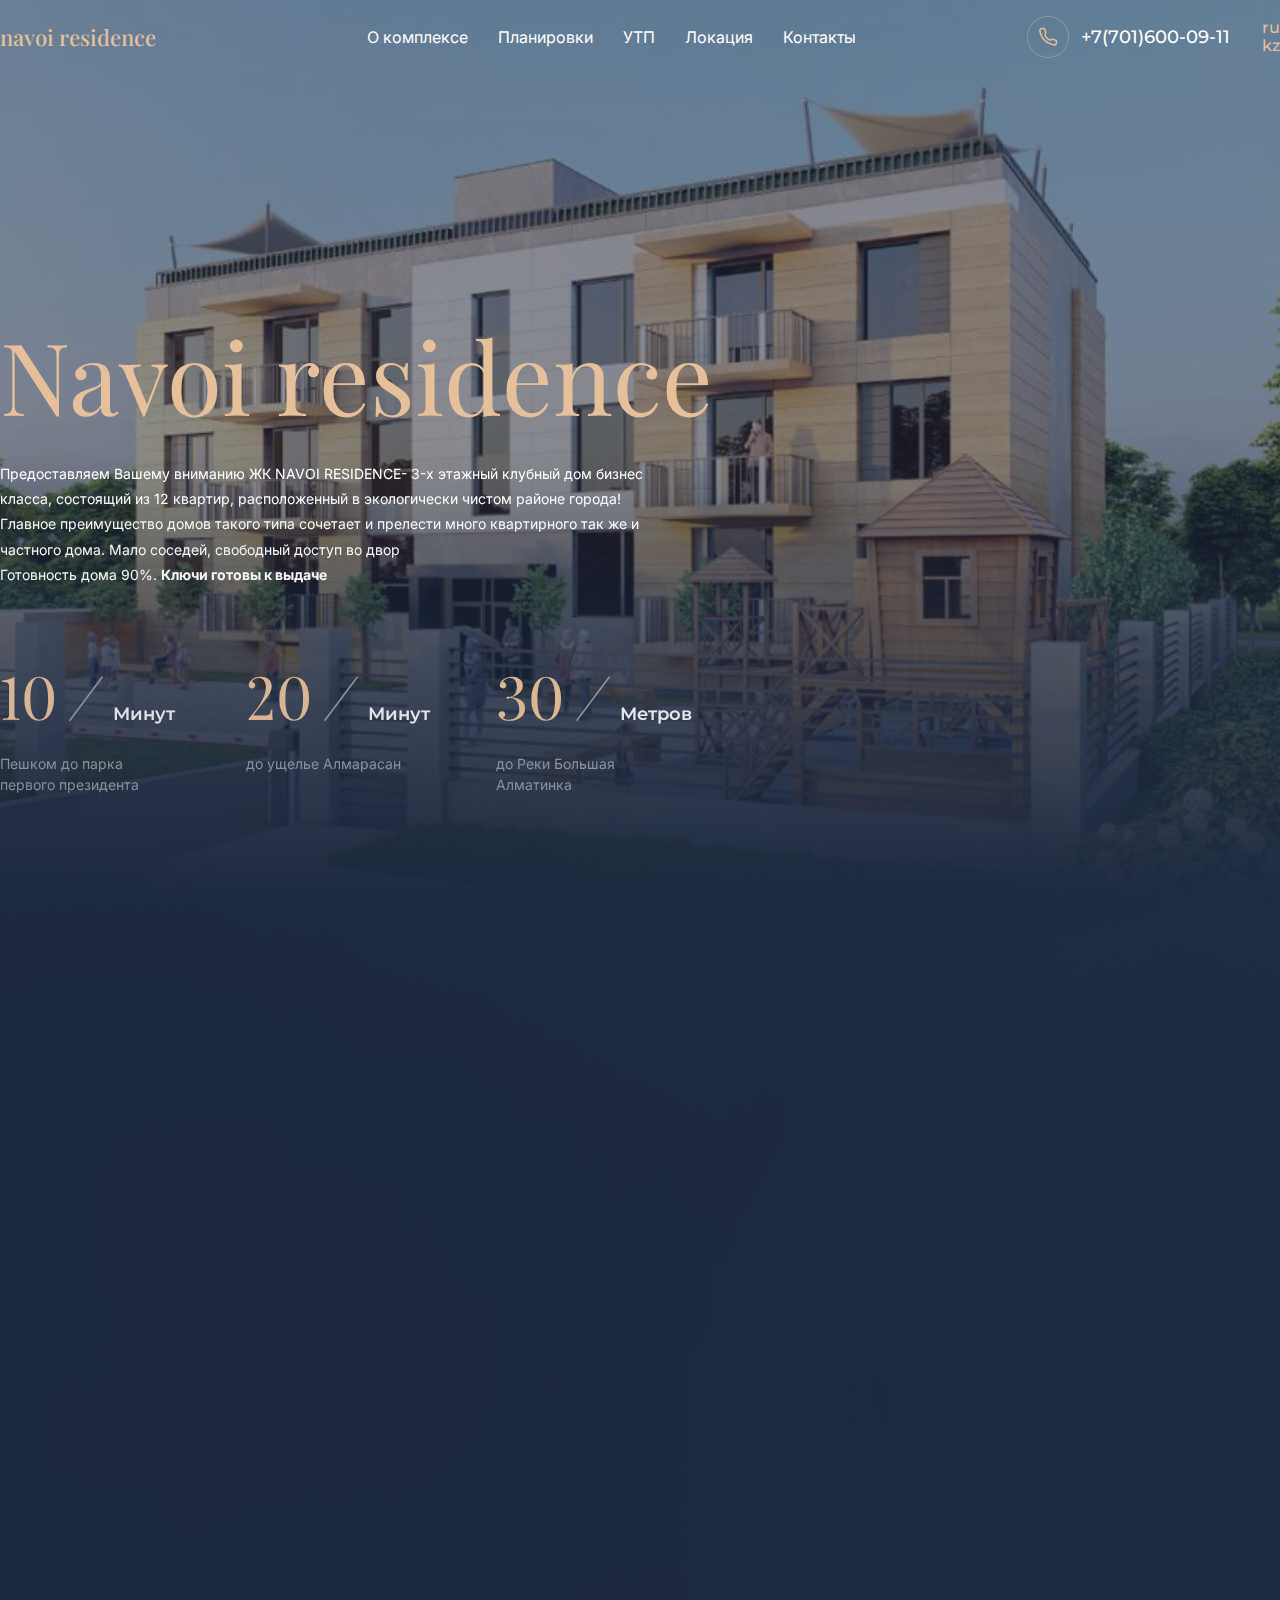
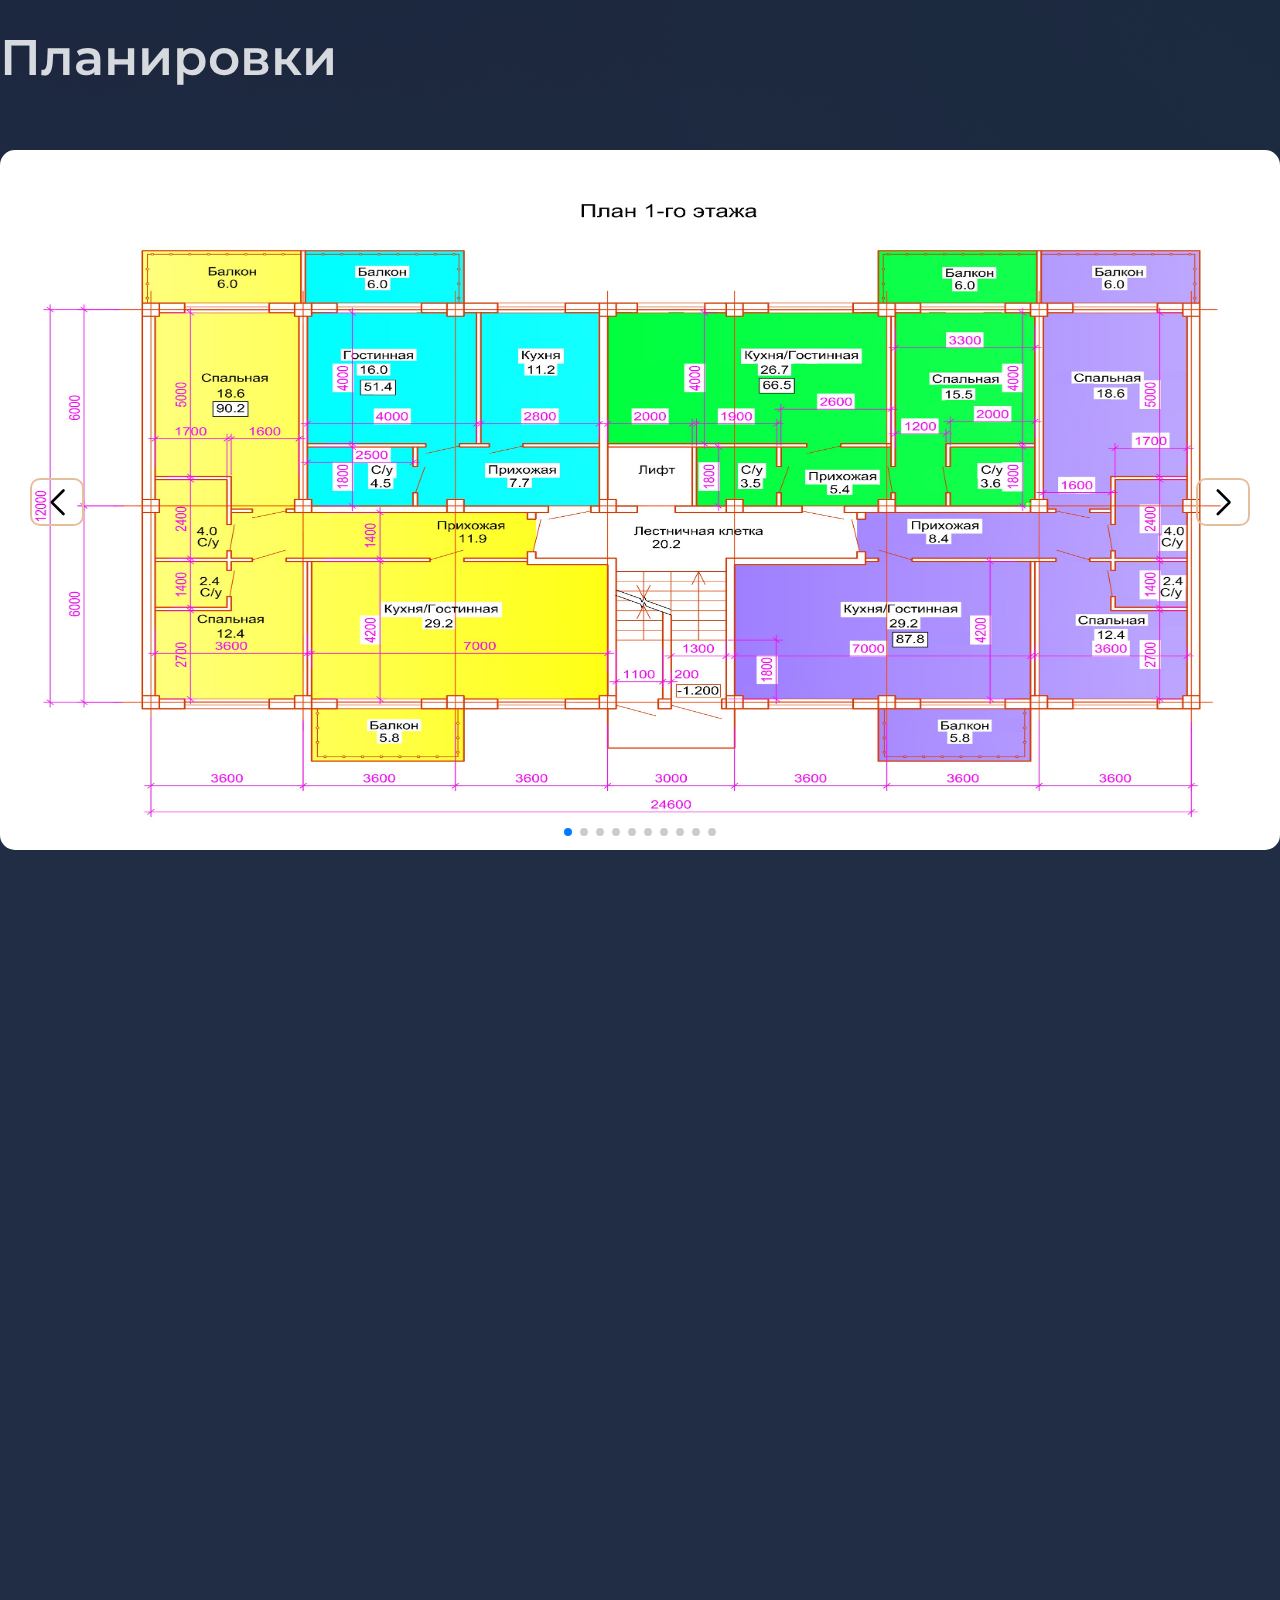
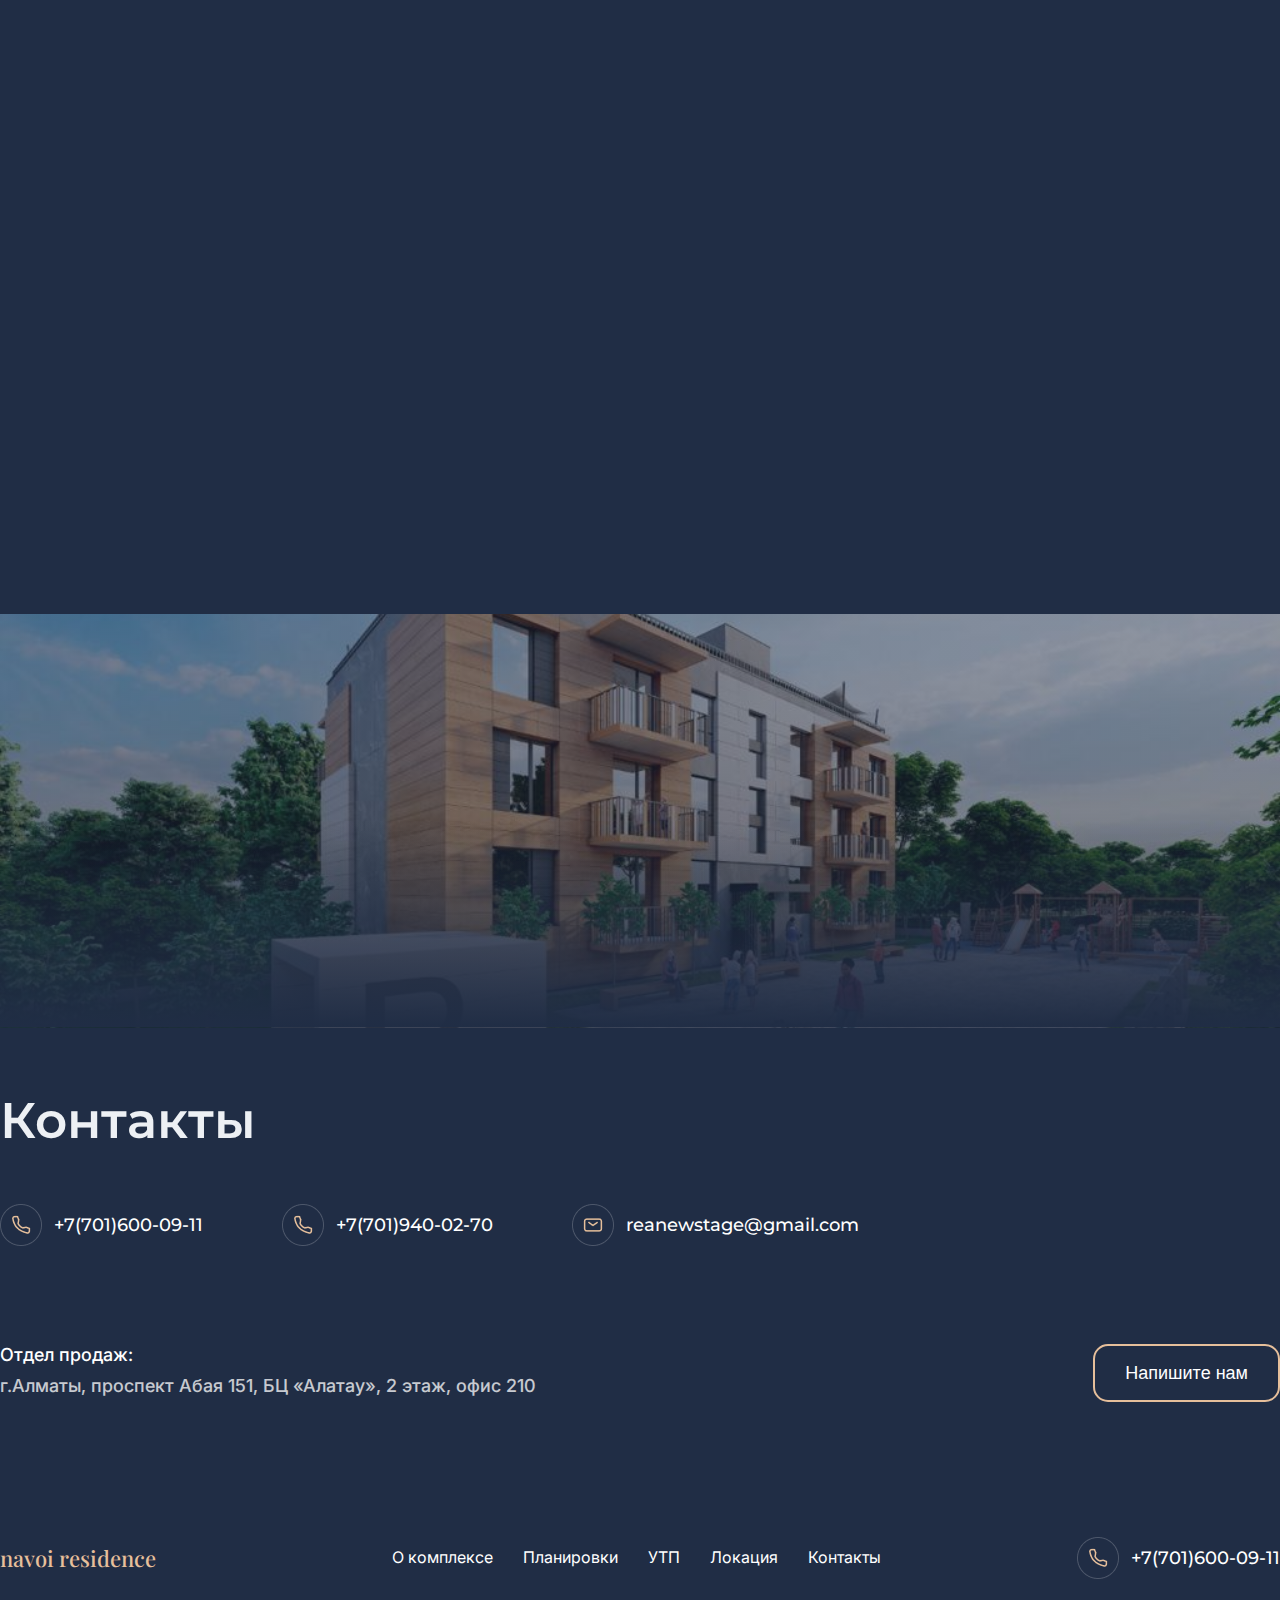
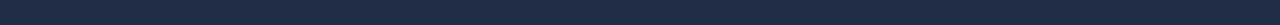
==== commit 17ddd226: "Add files via upload" ====
--- a/index.html
+++ b/index.html
@@ -4,7 +4,8 @@
     <meta charset="UTF-8">
     <meta http-equiv="X-UA-Compatible" content="IE=edge">
     <meta name="viewport" content="width=device-width, initial-scale=1.0">
-    <title>Жк Navoi residence</title>
+    <title>Жк Navoi Residence</title>
+    <link rel="icon" href="./img/icon.png">
     <link href="https://cdn.jsdelivr.net/npm/bootstrap@5.3.0-alpha1/dist/css/bootstrap.min.css" rel="stylesheet" integrity="sha384-GLhlTQ8iRABdZLl6O3oVMWSktQOp6b7In1Zl3/Jr59b6EGGoI1aFkw7cmDA6j6gD" crossorigin="anonymous">
     <link rel="stylesheet" href="https://cdnjs.cloudflare.com/ajax/libs/font-awesome/6.3.0/css/all.min.css" integrity="sha512-SzlrxWUlpfuzQ+pcUCosxcglQRNAq/DZjVsC0lE40xsADsfeQoEypE+enwcOiGjk/bSuGGKHEyjSoQ1zVisanQ==" crossorigin="anonymous" referrerpolicy="no-referrer" />
     <link rel="stylesheet" href="https://cdn.jsdelivr.net/npm/swiper@8/swiper-bundle.min.css"/>
@@ -256,9 +257,9 @@
                 <img src="./img/float-maket-img1.jpg" alt="">
                 <h2>Оставьте заявку</h2>
                 <form id="myForm">
-                    <input type="text" name="Name" placeholder="Ваше имя">
-                    <input type="tel" name="Phone" placeholder="Ваш номер">
-                    <button type="button" onclick='SubForm()'>Отправить</button>
+                    <input type="text" name="Name" placeholder="Ваше имя" autocomplete="off">
+                    <input type="tel" name="Phone" placeholder="Ваш номер" autocomplete="off">
+                    <button type="button" onclick='SubForm(), Form()'>Отправить</button>
                 </form>
             </div>
         </div>  
@@ -307,8 +308,8 @@
                     <h2>Оставьте заявку на подробную бесплатную консультацию от специалиста.</h2>
                 </div>
                 <form id="myForm2" action="" data-aos="fade-right" data-aos-duration="1000">
-                    <input type="text" name="Name" placeholder="Ваше имя">
-                    <input type="tel" name="Phone" placeholder="Ваш номер">
+                    <input type="text" name="Name" placeholder="Ваше имя" autocomplete="off">
+                    <input type="tel" name="Phone" placeholder="Ваш номер" autocomplete="off">
                     <button type="button" onclick='SubForm2()'>Отправить</button>
                 </form>
             </div>
@@ -421,28 +422,58 @@
 		integrity="sha256-WpOohJOqMqqyKL9FccASB9O0KwACQJpFTUBLTYOVvVU="
 		crossorigin="anonymous">
     </script>
-	<script>
-		function SubForm (){
-			$.ajax({
-				url:"https://api.apispreadsheets.com/data/5Mycu9XW2SWKTOJI/",
-				type:"post",
-				data:$("#myForm").serializeArray(),
-				success: function(){
-					alert("Данные отправлены успешно! Ожидайте обратной связи :)")
+    <script>
+        function SubForm (){
+            var name = document.forms["myForm"]["Name"].value;
+            var phone = document.forms["myForm"]["Phone"].value;
+            // Validate the name field
+            if (name == "") {
+                alert("Пожалуйста, введите ваше имя");
+                return false;
+            }
+            // Validate the phone field
+            var phoneRegex = /^\d{11}$/; // Regular expression to match a 10-digit phone number
+            if (!phoneRegex.test(phone)) {
+                alert("Пожалуйста, введите корректный номер телефона (11 цифр без пробелов или дефисов)");
+                return false;
+            }
+            // Submit the form if validation passes
+            $.ajax({
+                url:"https://api.apispreadsheets.com/data/5Mycu9XW2SWKTOJI/",
+                type:"post",
+                data:$("#myForm").serializeArray(),
+                success: function(){
+                    alert("Данные отправлены успешно! Ожидайте обратной связи :)")
                     $("#myForm").trigger('reset');
-				},
-				error: function(){
-					alert("Что то пошло не так, повторите попытку :(")
-				}
-			});
-		}
-	</script>
+                },
+                error: function(){
+                    alert("Что то пошло не так, повторите попытку :(")
+                }
+            });
+            alert("Форма отправлена успешно!");
+            return true;
+        }
+    </script>
     <script
 		src="https://code.jquery.com/jquery-3.4.1.js"
 		integrity="sha256-WpOohJOqMqqyKL9FccASB9O0KwACQJpFTUBLTYOVvVU="
 		crossorigin="anonymous"></script>
 	<script>
 		function SubForm2 (){
+            var name = document.forms["myForm2"]["Name"].value;
+            var phone = document.forms["myForm2"]["Phone"].value;
+            // Validate the name field
+            if (name == "") {
+                alert("Пожалуйста, введите ваше имя");
+                return false;
+            }
+            // Validate the phone field
+            var phoneRegex = /^\d{11}$/; // Regular expression to match a 10-digit phone number
+            if (!phoneRegex.test(phone)) {
+                alert("Пожалуйста, введите корректный номер телефона (11 цифр без пробелов или дефисов)");
+                return false;
+            }
+
 			$.ajax({
 				url:"https://api.apispreadsheets.com/data/eukWOMEX85DKXWP1/",
 				type:"post",
@@ -455,7 +486,16 @@
 					alert("Что то пошло не так, повторите попытку :(")
 				}
 			});
+            alert("Форма отправлена успешно!");
+            return true;
 		}
 	</script>
+    <script async src='https://d2mpatx37cqexb.cloudfront.net/delightchat-whatsapp-widget/embeds/embed.min.js'></script>
+    <script>
+        var wa_btnSetting = {"btnColor":"#16BE45","ctaText":"WhatsApp","cornerRadius":40,"marginBottom":20,"marginLeft":20,"marginRight":20,"btnPosition":"right","whatsAppNumber":"77016000911","welcomeMessage":"","zIndex":999999,"btnColorScheme":"light"};
+        window.onload = () => {
+        _waEmbed(wa_btnSetting);
+        };
+    </script>
 </body>
 </html>--- a/sourse/css/index.css
+++ b/sourse/css/index.css
@@ -25,6 +25,7 @@
   display: -webkit-box;
   display: -ms-flexbox;
   display: flex;
+  margin: 0;
 }
 .navbar-links li {
   display: -webkit-box;
@@ -259,6 +260,7 @@
   font-size: 18px;
   line-height: 18px;
   border: 2px solid #E6BF9B;
+  border-radius: 15px;
   background: transparent;
   color: #FFFFFF;
   padding: 18px 30px;
@@ -578,7 +580,7 @@
 }
 #form form button {
   width: 200px;
-  height: 55px;
+  height: 50px;
   border-radius: 15px;
   font-family: "Montserrat";
   font-style: normal;
@@ -658,6 +660,7 @@
 footer .write-us-btn button {
   font-size: 18px;
   line-height: 18px;
+  border-radius: 15px;
   border: 2px solid #E6BF9B;
   background: transparent;
   color: #FFFFFF;
@@ -829,7 +832,7 @@
     padding-top: 30px;
   }
   #utp {
-    padding-bottom: 20px;
+    padding: 30px 0 20px 0;
   }
   #map {
     padding-bottom: 50px;
@@ -964,4 +967,7 @@
     height: 50px;
     margin-bottom: 30px;
   }
-}
+  #wa_btn-content p {
+    display: none !important;
+  }
+}